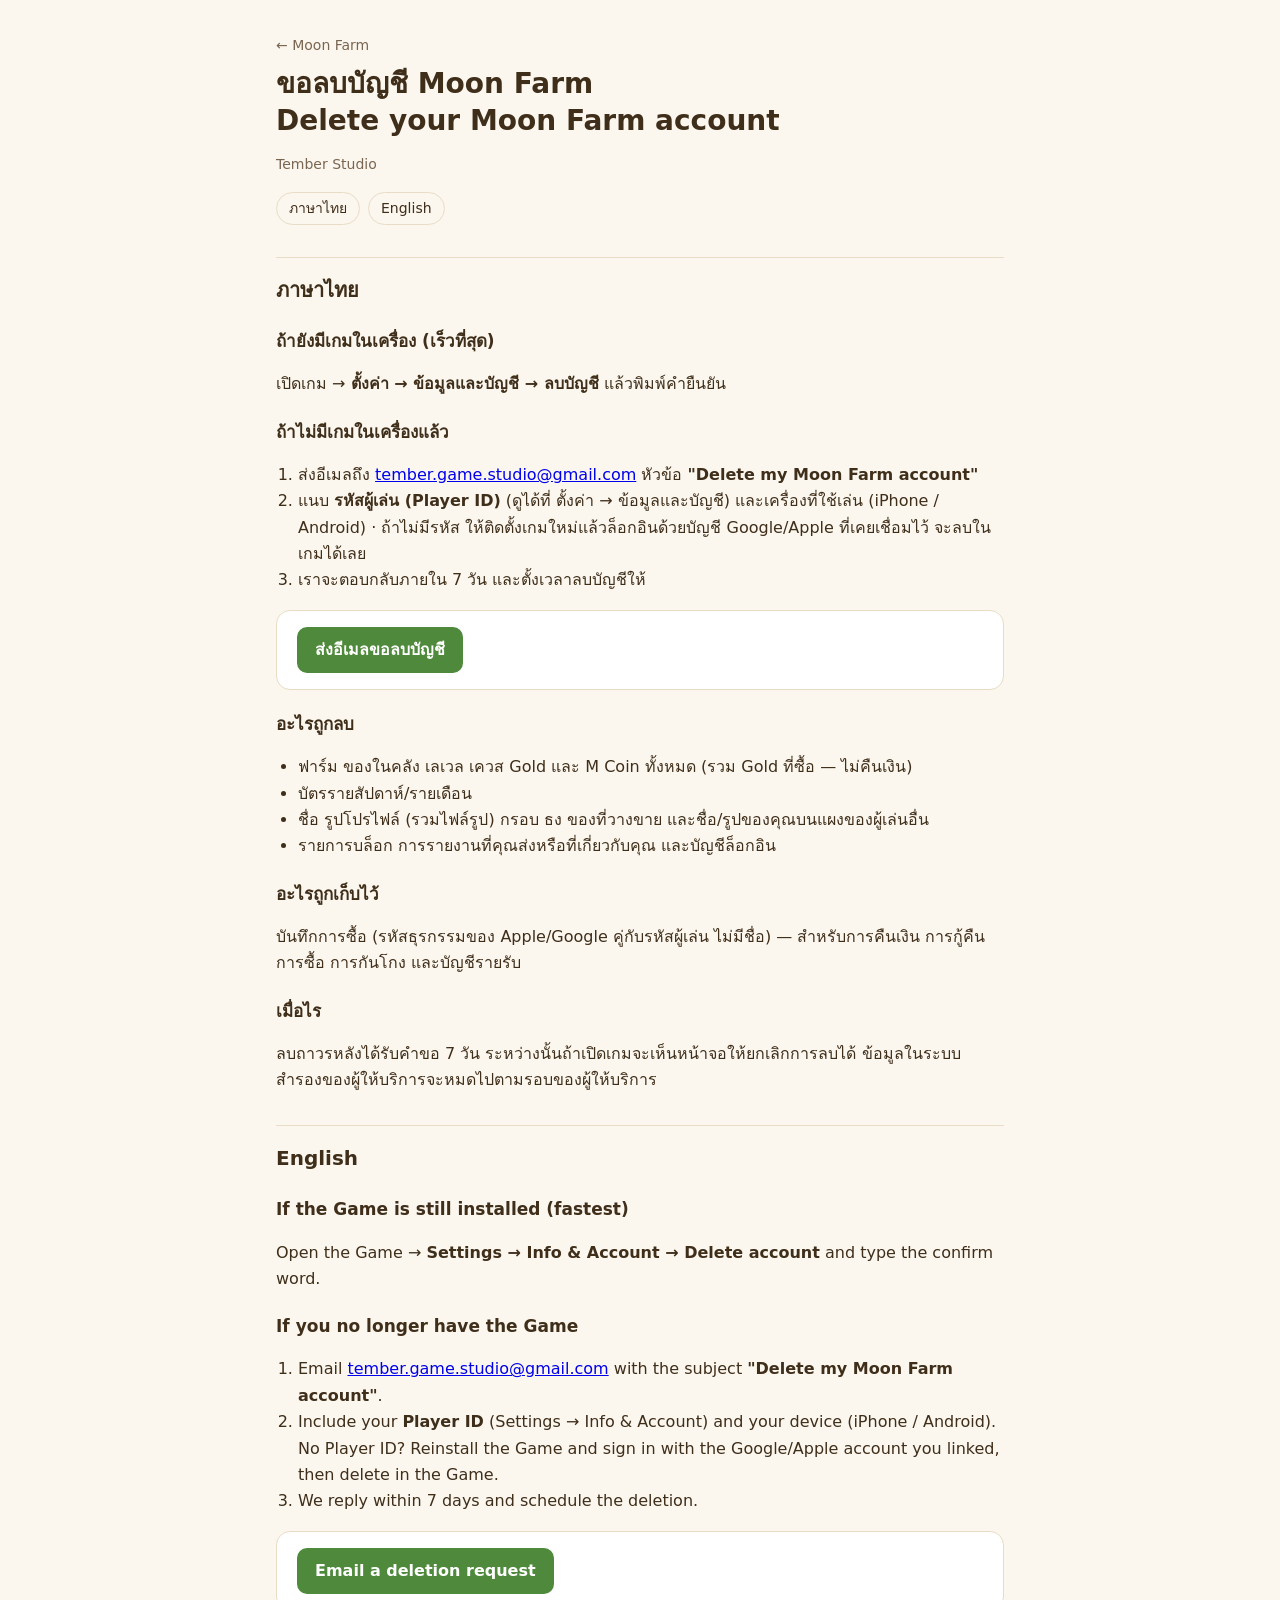
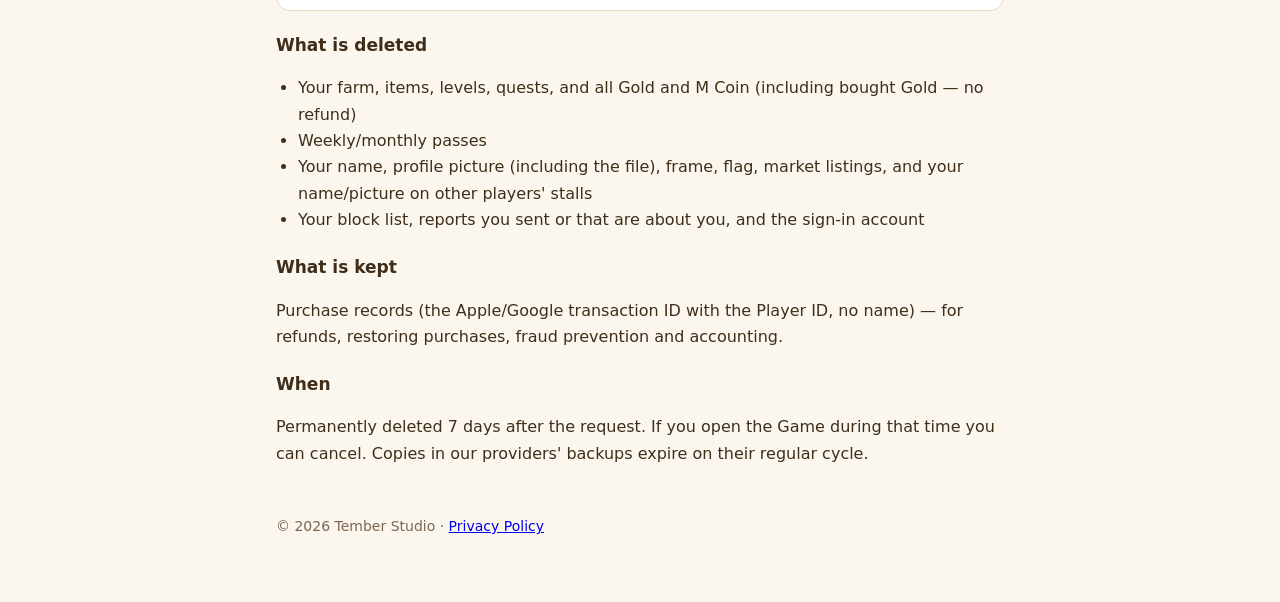
==== delete-account.html @ 1627f51d "Delete-account page: ask for Player ID, explain reinstall path Co-Authored-By: Claude Sonnet 5.5 <no" ====
<!doctype html>
<html lang="th">
<head>
<meta charset="utf-8"><meta name="viewport" content="width=device-width, initial-scale=1">
<title>Moon Farm — Delete your account</title>
<link rel="stylesheet" href="style.css">
</head>
<body><main>
<header>
  <a class="home" href="index.html">← Moon Farm</a>
  <h1>ขอลบบัญชี Moon Farm<br>Delete your Moon Farm account</h1>
  <p class="meta">Tember Studio</p>
  <div class="lang"><a href="#th">ภาษาไทย</a><a href="#en">English</a></div>
</header>

<section id="th">
<h2>ภาษาไทย</h2>
<h3>ถ้ายังมีเกมในเครื่อง (เร็วที่สุด)</h3>
<p>เปิดเกม → <b>ตั้งค่า → ข้อมูลและบัญชี → ลบบัญชี</b> แล้วพิมพ์คำยืนยัน</p>

<h3>ถ้าไม่มีเกมในเครื่องแล้ว</h3>
<ol>
<li>ส่งอีเมลถึง <a href="mailto:tember.game.studio@gmail.com?subject=Delete%20my%20Moon%20Farm%20account">tember.game.studio@gmail.com</a> หัวข้อ <b>"Delete my Moon Farm account"</b></li>
<li>แนบ <b>รหัสผู้เล่น (Player ID)</b> (ดูได้ที่ ตั้งค่า → ข้อมูลและบัญชี) และเครื่องที่ใช้เล่น (iPhone / Android) · ถ้าไม่มีรหัส ให้ติดตั้งเกมใหม่แล้วล็อกอินด้วยบัญชี Google/Apple ที่เคยเชื่อมไว้ จะลบในเกมได้เลย</li>
<li>เราจะตอบกลับภายใน 7 วัน และตั้งเวลาลบบัญชีให้</li>
</ol>
<p class="card"><a class="button" href="mailto:tember.game.studio@gmail.com?subject=Delete%20my%20Moon%20Farm%20account&amp;body=Player%20ID%3A%20%0ADevice%3A%20">ส่งอีเมลขอลบบัญชี</a></p>

<h3>อะไรถูกลบ</h3>
<ul>
<li>ฟาร์ม ของในคลัง เลเวล เควส Gold และ M Coin ทั้งหมด (รวม Gold ที่ซื้อ — ไม่คืนเงิน)</li>
<li>บัตรรายสัปดาห์/รายเดือน</li>
<li>ชื่อ รูปโปรไฟล์ (รวมไฟล์รูป) กรอบ ธง ของที่วางขาย และชื่อ/รูปของคุณบนแผงของผู้เล่นอื่น</li>
<li>รายการบล็อก การรายงานที่คุณส่งหรือที่เกี่ยวกับคุณ และบัญชีล็อกอิน</li>
</ul>
<h3>อะไรถูกเก็บไว้</h3>
<p>บันทึกการซื้อ (รหัสธุรกรรมของ Apple/Google คู่กับรหัสผู้เล่น ไม่มีชื่อ) — สำหรับการคืนเงิน การกู้คืนการซื้อ การกันโกง และบัญชีรายรับ</p>
<h3>เมื่อไร</h3>
<p>ลบถาวรหลังได้รับคำขอ 7 วัน ระหว่างนั้นถ้าเปิดเกมจะเห็นหน้าจอให้ยกเลิกการลบได้ ข้อมูลในระบบสำรองของผู้ให้บริการจะหมดไปตามรอบของผู้ให้บริการ</p>
</section>

<section id="en">
<h2>English</h2>
<h3>If the Game is still installed (fastest)</h3>
<p>Open the Game → <b>Settings → Info &amp; Account → Delete account</b> and type the confirm word.</p>

<h3>If you no longer have the Game</h3>
<ol>
<li>Email <a href="mailto:tember.game.studio@gmail.com?subject=Delete%20my%20Moon%20Farm%20account">tember.game.studio@gmail.com</a> with the subject <b>"Delete my Moon Farm account"</b>.</li>
<li>Include your <b>Player ID</b> (Settings → Info &amp; Account) and your device (iPhone / Android). No Player ID? Reinstall the Game and sign in with the Google/Apple account you linked, then delete in the Game.</li>
<li>We reply within 7 days and schedule the deletion.</li>
</ol>
<p class="card"><a class="button" href="mailto:tember.game.studio@gmail.com?subject=Delete%20my%20Moon%20Farm%20account&amp;body=Player%20ID%3A%20%0ADevice%3A%20">Email a deletion request</a></p>

<h3>What is deleted</h3>
<ul>
<li>Your farm, items, levels, quests, and all Gold and M Coin (including bought Gold — no refund)</li>
<li>Weekly/monthly passes</li>
<li>Your name, profile picture (including the file), frame, flag, market listings, and your name/picture on other players' stalls</li>
<li>Your block list, reports you sent or that are about you, and the sign-in account</li>
</ul>
<h3>What is kept</h3>
<p>Purchase records (the Apple/Google transaction ID with the Player ID, no name) — for refunds, restoring purchases, fraud prevention and accounting.</p>
<h3>When</h3>
<p>Permanently deleted 7 days after the request. If you open the Game during that time you can cancel. Copies in our providers' backups expire on their regular cycle.</p>
</section>

<footer>© 2026 Tember Studio · <a href="privacy.html">Privacy Policy</a></footer>
</main></body>
</html>
---- style.css ----
:root { --bg: #fbf7ee; --fg: #3f2e1a; --muted: #7a6650; --card: #ffffff; --line: #e8dcc6; --accent: #4f8a3c; --danger: #b3261e; }
@media (prefers-color-scheme: dark) { :root { --bg: #1d1913; --fg: #f1e7d6; --muted: #b9a88f; --card: #28221a; --line: #3d3428; --accent: #8cc46f; --danger: #f2a39b; } }
* { box-sizing: border-box; }
body { margin: 0; background: var(--bg); color: var(--fg); font: 16px/1.65 "Noto Sans Thai", "Noto Sans", system-ui, -apple-system, "Segoe UI", sans-serif; }
main { max-width: 760px; margin: 0 auto; padding: 32px 16px 64px; }
header { margin-bottom: 24px; }
header a.home { color: var(--muted); text-decoration: none; font-size: 14px; }
h1 { font-size: 28px; line-height: 1.3; margin: 8px 0 4px; }
h2 { font-size: 20px; margin: 32px 0 8px; padding-top: 16px; border-top: 1px solid var(--line); }
h3 { font-size: 17px; margin: 20px 0 4px; }
.meta { color: var(--muted); font-size: 14px; }
.lang { display: flex; gap: 8px; margin: 16px 0 8px; }
.lang a { padding: 4px 12px; border: 1px solid var(--line); border-radius: 999px; color: var(--fg); text-decoration: none; font-size: 14px; }
.card { background: var(--card); border: 1px solid var(--line); border-radius: 14px; padding: 16px 20px; margin: 16px 0; }
.links a { display: block; padding: 14px 18px; margin: 10px 0; background: var(--card); border: 1px solid var(--line); border-radius: 14px; color: var(--fg); text-decoration: none; font-weight: 600; }
.button { display: inline-block; padding: 10px 18px; border-radius: 10px; background: var(--accent); color: #fff; text-decoration: none; font-weight: 600; }
.warn { color: var(--danger); }
ul, ol { padding-left: 22px; }
table { width: 100%; border-collapse: collapse; font-size: 15px; }
th, td { text-align: left; vertical-align: top; padding: 8px 6px; border-bottom: 1px solid var(--line); }
code { background: var(--line); padding: 1px 6px; border-radius: 6px; }
footer { margin-top: 48px; color: var(--muted); font-size: 14px; }
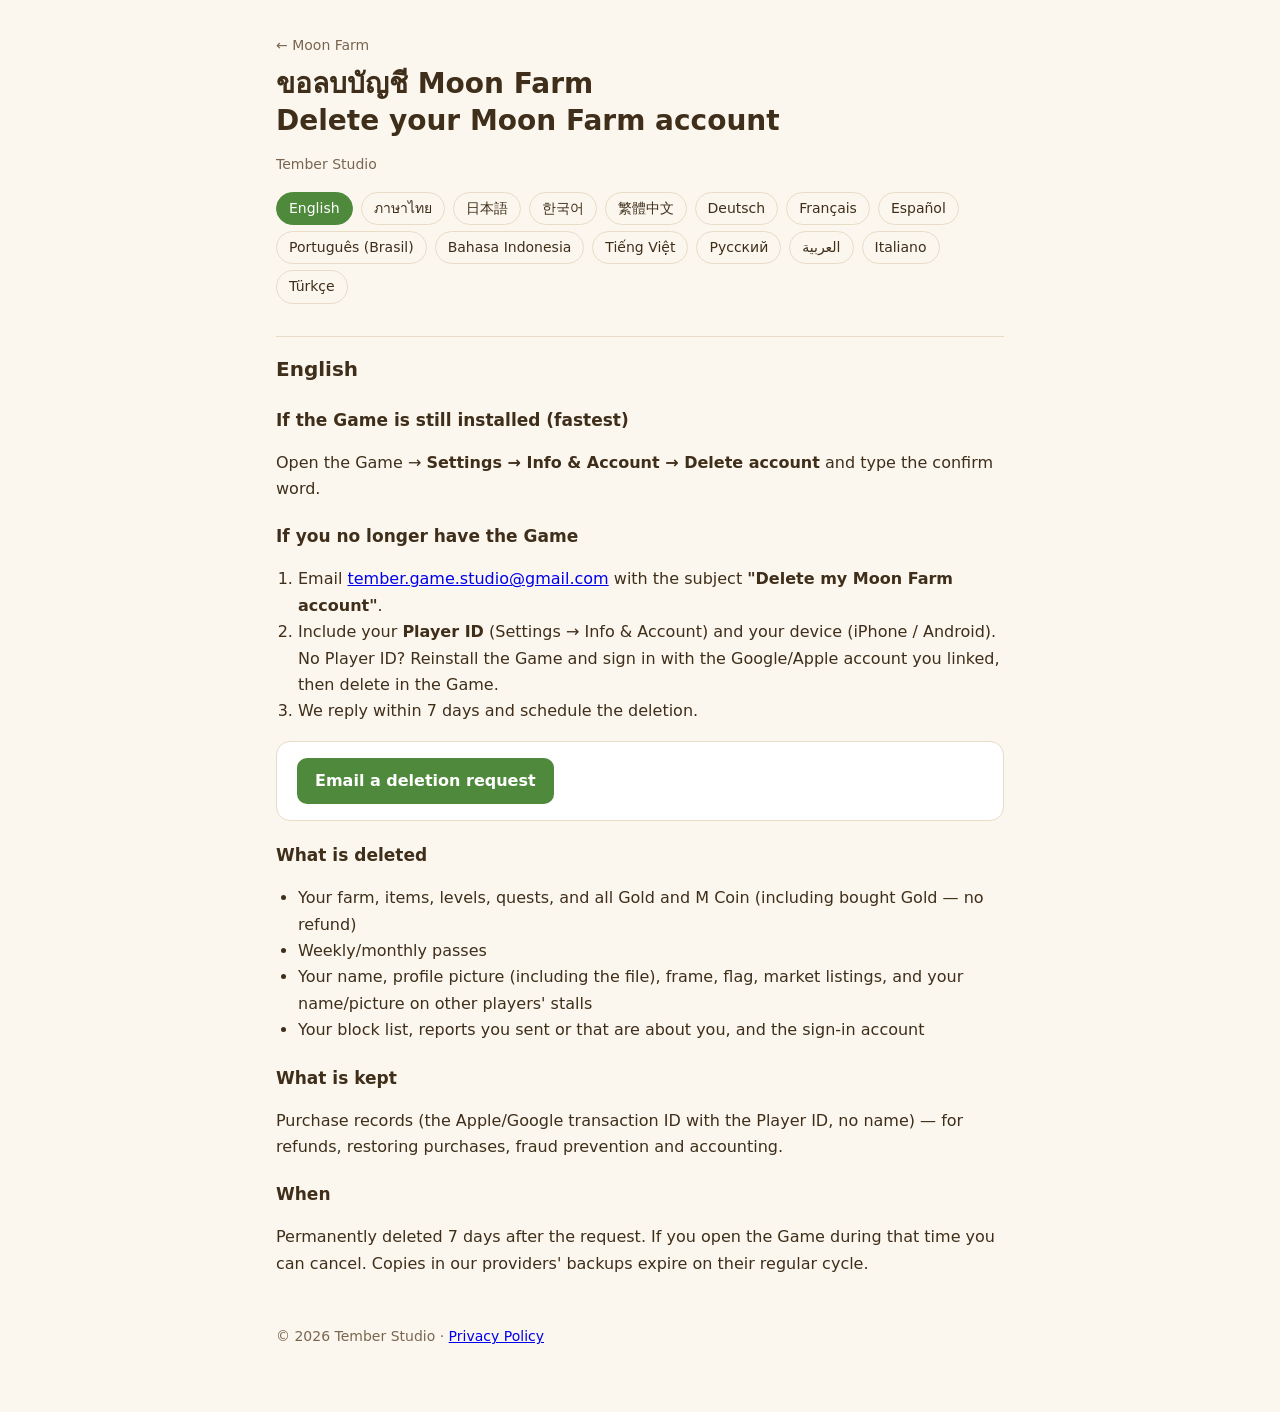
==== commit a5e464b4: "Website in all 15 game languages with a language switcher Adds Japanese, Korean, Traditional Chinese" ====
--- a/delete-account.html
+++ b/delete-account.html
@@ -10,7 +10,7 @@
   <a class="home" href="index.html">← Moon Farm</a>
   <h1>ขอลบบัญชี Moon Farm<br>Delete your Moon Farm account</h1>
   <p class="meta">Tember Studio</p>
-  <div class="lang"><a href="#th">ภาษาไทย</a><a href="#en">English</a></div>
+  <div class="lang" id="langbar"><a href="#en">English</a><a href="#th">ภาษาไทย</a><a href="#ja">日本語</a><a href="#ko">한국어</a><a href="#zh-Hant">繁體中文</a><a href="#de">Deutsch</a><a href="#fr">Français</a><a href="#es">Español</a><a href="#pt-BR">Português (Brasil)</a><a href="#id">Bahasa Indonesia</a><a href="#vi">Tiếng Việt</a><a href="#ru">Русский</a><a href="#ar">العربية</a><a href="#it">Italiano</a><a href="#tr">Türkçe</a></div>
 </header>
 
 <section id="th">
@@ -64,7 +64,345 @@
 <h3>When</h3>
 <p>Permanently deleted 7 days after the request. If you open the Game during that time you can cancel. Copies in our providers' backups expire on their regular cycle.</p>
 </section>
+<!-- i18n:start -->
+<section id="ja" lang="ja">
+<h2>Moon Farm アカウントの削除</h2>
+<h3>ゲームがまだ端末にある場合（最も早い方法）</h3>
+<p>ゲームを開き → <b>設定 → 情報とアカウント → アカウントを削除</b> の順に進み、確認の言葉を入力します。</p>
+<h3>ゲームがすでに端末にない場合</h3>
+<ol>
+<li>件名を <b>"Delete my Moon Farm account"</b> にして、<a href="mailto:tember.game.studio@gmail.com?subject=Delete%20my%20Moon%20Farm%20account">tember.game.studio@gmail.com</a> までメールをお送りください。</li>
+<li><b>プレイヤーID</b>（設定 → 情報とアカウント）と、お使いの端末（iPhone / Android）をご記入ください。プレイヤーIDがわからない場合は、ゲームを再インストールし、連携済みのGoogle/Appleアカウントでログインして、ゲーム内で削除してください。</li>
+<li>7日以内にご返信し、削除を予約します。</li>
+</ol>
+<p class="card"><a class="button" href="mailto:tember.game.studio@gmail.com?subject=Delete%20my%20Moon%20Farm%20account&amp;body=Player%20ID%3A%20%0ADevice%3A%20">削除リクエストのメールを送る</a></p>
+<h3>削除されるもの</h3>
+<ul>
+<li>農場、アイテム、レベル、クエスト、およびすべてのGoldとM Coin（購入したGoldを含みます — 返金はありません）</li>
+<li>週間／月間パス</li>
+<li>名前、プロフィール画像（ファイルを含む）、フレーム、国旗、マーケットの出品、および他のプレイヤーの屋台に表示されるあなたの名前・画像</li>
+<li>ブロックリスト、あなたが送信した、またはあなたに関する通報、およびログイン用アカウント</li>
+</ul>
+<h3>保持されるもの</h3>
+<p>購入記録（AppleまたはGoogleの取引IDとプレイヤーID。名前は含みません）— 返金、購入の復元、不正防止、会計のためです。</p>
+<h3>実施時期</h3>
+<p>リクエストから7日後に完全に削除されます。その間にゲームを開くとキャンセルできます。提供者のバックアップにあるコピーは、提供者の通常のサイクルで消去されます。</p>
+</section>
+<section id="ko" lang="ko">
+<h2>Moon Farm 계정 삭제</h2>
+<h3>게임이 아직 설치되어 있는 경우 (가장 빠름)</h3>
+<p>게임을 열고 → <b>설정 → 정보 및 계정 → 계정 삭제</b>로 이동한 뒤 확인 단어를 입력하세요.</p>
+<h3>게임이 더 이상 없는 경우</h3>
+<ol>
+<li>제목을 <b>"Delete my Moon Farm account"</b>로 하여 <a href="mailto:tember.game.studio@gmail.com?subject=Delete%20my%20Moon%20Farm%20account">tember.game.studio@gmail.com</a>으로 이메일을 보내 주세요.</li>
+<li><b>플레이어 ID</b>(설정 → 정보 및 계정)와 사용 기기(iPhone / Android)를 적어 주세요. 플레이어 ID를 모른다면 게임을 다시 설치하고 연동해 둔 Google/Apple 계정으로 로그인한 뒤 게임에서 삭제하세요.</li>
+<li>7일 이내에 답변드리고 삭제를 예약합니다.</li>
+</ol>
+<p class="card"><a class="button" href="mailto:tember.game.studio@gmail.com?subject=Delete%20my%20Moon%20Farm%20account&amp;body=Player%20ID%3A%20%0ADevice%3A%20">삭제 요청 이메일 보내기</a></p>
+<h3>삭제되는 항목</h3>
+<ul>
+<li>농장, 아이템, 레벨, 퀘스트, 모든 Gold와 M Coin (구매한 Gold 포함 — 환불 불가)</li>
+<li>주간/월간 패스</li>
+<li>이름, 프로필 사진(파일 포함), 프레임, 국기, 마켓 판매 등록, 다른 플레이어의 가판대에 표시되는 이름/사진</li>
+<li>차단 목록, 보낸 신고 또는 나에 대한 신고, 로그인 계정</li>
+</ul>
+<h3>보관되는 항목</h3>
+<p>구매 기록(Apple/Google 거래 ID와 플레이어 ID, 이름 없음) — 환불, 구매 복원, 사기 방지, 회계를 위한 것입니다.</p>
+<h3>삭제 시점</h3>
+<p>요청 후 7일 뒤에 영구 삭제됩니다. 그 사이 게임을 열면 취소할 수 있습니다. 업체 백업에 있는 사본은 업체의 정기 주기에 따라 사라집니다.</p>
+</section>
+<section id="zh-Hant" lang="zh-Hant">
+<h2>刪除您的 Moon Farm 帳號</h2>
+<h3>若遊戲仍安裝在裝置上（最快）</h3>
+<p>開啟遊戲 → <b>設定 → 資訊與帳號 → 刪除帳號</b>，並輸入確認字詞。</p>
+<h3>若您的裝置上已沒有遊戲</h3>
+<ol>
+<li>寄電子郵件至 <a href="mailto:tember.game.studio@gmail.com?subject=Delete%20my%20Moon%20Farm%20account">tember.game.studio@gmail.com</a>，主旨寫 <b>"Delete my Moon Farm account"</b>。</li>
+<li>請附上您的<b>玩家 ID</b>（設定 → 資訊與帳號）及您的裝置（iPhone / Android）。沒有玩家 ID？請重新安裝遊戲，並以您先前綁定的 Google/Apple 帳號登入，然後在遊戲中刪除。</li>
+<li>我們會在 7 天內回覆並排定刪除。</li>
+</ol>
+<p class="card"><a class="button" href="mailto:tember.game.studio@gmail.com?subject=Delete%20my%20Moon%20Farm%20account&amp;body=Player%20ID%3A%20%0ADevice%3A%20">寄出刪除請求郵件</a></p>
+<h3>會被刪除的內容</h3>
+<ul>
+<li>您的農場、物品、等級、任務，以及所有 Gold 與 M Coin（包含已購買的 Gold — 不予退款）</li>
+<li>週／月通行證</li>
+<li>您的名稱、個人檔案圖片（包含檔案本身）、頭像框、國旗、市場上架商品，以及顯示在其他玩家攤位上的您的名稱／圖片</li>
+<li>您的封鎖名單、您送出或與您相關的檢舉，以及登入帳號</li>
+</ul>
+<h3>會被保留的內容</h3>
+<p>購買紀錄（Apple/Google 交易 ID 與玩家 ID，不含姓名）— 用於退款、恢復購買、防止詐欺與會計。</p>
+<h3>時間</h3>
+<p>在提出請求 7 天後永久刪除。在此期間開啟遊戲即可取消。供應商備份中的副本會依其定期週期到期清除。</p>
+</section>
+<section id="de" lang="de">
+<h2>Ihr Moon-Farm-Konto löschen</h2>
+<h3>Wenn das Spiel noch installiert ist (am schnellsten)</h3>
+<p>Öffnen Sie das Spiel → <b>Einstellungen → Info &amp; Konto → Konto löschen</b> und geben Sie das Bestätigungswort ein.</p>
+<h3>Wenn Sie das Spiel nicht mehr haben</h3>
+<ol>
+<li>Senden Sie eine E-Mail an <a href="mailto:tember.game.studio@gmail.com?subject=Delete%20my%20Moon%20Farm%20account">tember.game.studio@gmail.com</a> mit dem Betreff <b>"Delete my Moon Farm account"</b>.</li>
+<li>Geben Sie Ihre <b>Spieler-ID</b> (Einstellungen → Info &amp; Konto) und Ihr Gerät (iPhone / Android) an. Keine Spieler-ID? Installieren Sie das Spiel neu, melden Sie sich mit dem verknüpften Google-/Apple-Konto an und löschen Sie im Spiel.</li>
+<li>Wir antworten innerhalb von 7 Tagen und planen die Löschung ein.</li>
+</ol>
+<p class="card"><a class="button" href="mailto:tember.game.studio@gmail.com?subject=Delete%20my%20Moon%20Farm%20account&amp;body=Player%20ID%3A%20%0ADevice%3A%20">Löschanfrage per E-Mail senden</a></p>
+<h3>Was gelöscht wird</h3>
+<ul>
+<li>Ihre Farm, Gegenstände, Level, Quests sowie alles Gold und alle M Coin (einschließlich gekauftem Gold — keine Rückerstattung)</li>
+<li>Wochen-/Monatspässe</li>
+<li>Ihr Name, Profilbild (einschließlich der Datei), Rahmen, Flagge, Marktangebote sowie Ihr Name/Bild an den Ständen anderer Spieler</li>
+<li>Ihre Blockierliste, von Ihnen gesendete oder Sie betreffende Meldungen und das Anmeldekonto</li>
+</ul>
+<h3>Was aufbewahrt wird</h3>
+<p>Kaufbelege (die Apple-/Google-Transaktions-ID mit der Spieler-ID, ohne Namen) — für Rückerstattungen, die Wiederherstellung von Käufen, Betrugsprävention und Buchhaltung.</p>
+<h3>Wann</h3>
+<p>Endgültig gelöscht 7 Tage nach der Anfrage. Wenn Sie in dieser Zeit das Spiel öffnen, können Sie abbrechen. Kopien in den Backups unserer Dienstleister laufen nach deren regulärem Zyklus ab.</p>
+</section>
+<section id="fr" lang="fr">
+<h2>Supprimer votre compte Moon Farm</h2>
+<h3>Si le Jeu est toujours installé (le plus rapide)</h3>
+<p>Ouvrez le Jeu → <b>Paramètres → Infos &amp; compte → Supprimer le compte</b> et saisissez le mot de confirmation.</p>
+<h3>Si vous n'avez plus le Jeu</h3>
+<ol>
+<li>Écrivez à <a href="mailto:tember.game.studio@gmail.com?subject=Delete%20my%20Moon%20Farm%20account">tember.game.studio@gmail.com</a> avec l'objet <b>"Delete my Moon Farm account"</b>.</li>
+<li>Indiquez votre <b>identifiant de joueur</b> (Paramètres → Infos &amp; compte) et votre appareil (iPhone / Android). Pas d'identifiant de joueur ? Réinstallez le Jeu, connectez-vous avec le compte Google/Apple que vous aviez associé, puis supprimez depuis le Jeu.</li>
+<li>Nous répondons sous 7 jours et planifions la suppression.</li>
+</ol>
+<p class="card"><a class="button" href="mailto:tember.game.studio@gmail.com?subject=Delete%20my%20Moon%20Farm%20account&amp;body=Player%20ID%3A%20%0ADevice%3A%20">Envoyer une demande de suppression par e-mail</a></p>
+<h3>Ce qui est supprimé</h3>
+<ul>
+<li>Votre ferme, vos objets, niveaux, quêtes, ainsi que tout votre Gold et vos M Coin (y compris le Gold acheté — sans remboursement)</li>
+<li>Les pass hebdomadaires/mensuels</li>
+<li>Votre nom, votre photo de profil (y compris le fichier), votre cadre, votre drapeau, vos annonces du marché, ainsi que votre nom/image sur les étals des autres joueurs</li>
+<li>Votre liste de joueurs bloqués, les signalements que vous avez envoyés ou qui vous concernent, et le compte de connexion</li>
+</ul>
+<h3>Ce qui est conservé</h3>
+<p>Les justificatifs d'achat (l'identifiant de transaction Apple/Google avec l'identifiant de joueur, sans nom) — pour les remboursements, la restauration des achats, la prévention de la fraude et la comptabilité.</p>
+<h3>Quand</h3>
+<p>Suppression définitive 7 jours après la demande. Si vous ouvrez le Jeu pendant ce délai, vous pouvez annuler. Les copies présentes dans les sauvegardes de nos prestataires expirent selon leur cycle habituel.</p>
+</section>
+<section id="es" lang="es">
+<h2>Eliminar tu cuenta de Moon Farm</h2>
+<h3>Si el Juego sigue instalado (lo más rápido)</h3>
+<p>Abre el Juego → <b>Ajustes → Info y cuenta → Eliminar cuenta</b> y escribe la palabra de confirmación.</p>
+<h3>Si ya no tienes el Juego</h3>
+<ol>
+<li>Envía un correo a <a href="mailto:tember.game.studio@gmail.com?subject=Delete%20my%20Moon%20Farm%20account">tember.game.studio@gmail.com</a> con el asunto <b>"Delete my Moon Farm account"</b>.</li>
+<li>Incluye tu <b>ID de jugador</b> (Ajustes → Info y cuenta) y tu dispositivo (iPhone / Android). ¿No tienes el ID de jugador? Vuelve a instalar el Juego, inicia sesión con la cuenta de Google/Apple que vinculaste y elimina desde el Juego.</li>
+<li>Respondemos en un plazo de 7 días y programamos la eliminación.</li>
+</ol>
+<p class="card"><a class="button" href="mailto:tember.game.studio@gmail.com?subject=Delete%20my%20Moon%20Farm%20account&amp;body=Player%20ID%3A%20%0ADevice%3A%20">Enviar solicitud de eliminación por correo</a></p>
+<h3>Qué se elimina</h3>
+<ul>
+<li>Tu granja, objetos, niveles, misiones y todo el Gold y los M Coin (incluido el Gold comprado — sin reembolso)</li>
+<li>Pases semanales/mensuales</li>
+<li>Tu nombre, foto de perfil (incluido el archivo), marco, bandera, anuncios del mercado, y tu nombre/imagen en los puestos de otros jugadores</li>
+<li>Tu lista de bloqueados, las denuncias que enviaste o que te afectan, y la cuenta de inicio de sesión</li>
+</ul>
+<h3>Qué se conserva</h3>
+<p>Registros de compra (el ID de transacción de Apple/Google con el ID de jugador, sin nombre) — para reembolsos, restauración de compras, prevención del fraude y contabilidad.</p>
+<h3>Cuándo</h3>
+<p>Se elimina de forma permanente 7 días después de la solicitud. Si abres el Juego durante ese tiempo, puedes cancelar. Las copias en las copias de seguridad de nuestros proveedores caducan según su ciclo habitual.</p>
+</section>
+<section id="pt-BR" lang="pt-BR">
+<h2>Excluir sua conta do Moon Farm</h2>
+<h3>Se o Jogo ainda está instalado (mais rápido)</h3>
+<p>Abra o Jogo → <b>Configurações → Info e conta → Excluir conta</b> e digite a palavra de confirmação.</p>
+<h3>Se você não tem mais o Jogo</h3>
+<ol>
+<li>Envie um e-mail para <a href="mailto:tember.game.studio@gmail.com?subject=Delete%20my%20Moon%20Farm%20account">tember.game.studio@gmail.com</a> com o assunto <b>"Delete my Moon Farm account"</b>.</li>
+<li>Informe seu <b>ID de jogador</b> (Configurações → Info e conta) e seu dispositivo (iPhone / Android). Sem o ID de jogador? Reinstale o Jogo, entre com a conta Google/Apple que você vinculou e exclua pelo Jogo.</li>
+<li>Respondemos em até 7 dias e agendamos a exclusão.</li>
+</ol>
+<p class="card"><a class="button" href="mailto:tember.game.studio@gmail.com?subject=Delete%20my%20Moon%20Farm%20account&amp;body=Player%20ID%3A%20%0ADevice%3A%20">Enviar pedido de exclusão por e-mail</a></p>
+<h3>O que é excluído</h3>
+<ul>
+<li>Sua fazenda, itens, níveis, missões e todo o Gold e M Coin (incluindo Gold comprado — sem reembolso)</li>
+<li>Passes semanais/mensais</li>
+<li>Seu nome, foto de perfil (incluindo o arquivo), moldura, bandeira, anúncios no mercado e seu nome/imagem nas bancas de outros jogadores</li>
+<li>Sua lista de bloqueados, as denúncias que você enviou ou que são sobre você, e a conta de login</li>
+</ul>
+<h3>O que é mantido</h3>
+<p>Registros de compra (o ID de transação da Apple/Google com o ID do jogador, sem nome) — para reembolsos, restauração de compras, prevenção de fraudes e contabilidade.</p>
+<h3>Quando</h3>
+<p>Excluída permanentemente 7 dias após a solicitação. Se você abrir o Jogo nesse período, poderá cancelar. As cópias nos backups dos nossos prestadores expiram conforme o ciclo regular deles.</p>
+</section>
+<section id="id" lang="id">
+<h2>Hapus akun Moon Farm Anda</h2>
+<h3>Jika Game masih terpasang (paling cepat)</h3>
+<p>Buka Game → <b>Pengaturan → Info &amp; Akun → Hapus akun</b> lalu ketik kata konfirmasi.</p>
+<h3>Jika Anda tidak lagi memiliki Game</h3>
+<ol>
+<li>Kirim email ke <a href="mailto:tember.game.studio@gmail.com?subject=Delete%20my%20Moon%20Farm%20account">tember.game.studio@gmail.com</a> dengan subjek <b>"Delete my Moon Farm account"</b>.</li>
+<li>Sertakan <b>ID Pemain</b> Anda (Pengaturan → Info &amp; Akun) dan perangkat Anda (iPhone / Android). Tidak punya ID Pemain? Pasang ulang Game, masuk dengan akun Google/Apple yang pernah Anda tautkan, lalu hapus dari dalam Game.</li>
+<li>Kami membalas dalam 7 hari dan menjadwalkan penghapusan.</li>
+</ol>
+<p class="card"><a class="button" href="mailto:tember.game.studio@gmail.com?subject=Delete%20my%20Moon%20Farm%20account&amp;body=Player%20ID%3A%20%0ADevice%3A%20">Kirim email permintaan penghapusan</a></p>
+<h3>Yang dihapus</h3>
+<ul>
+<li>Pertanian, item, level, misi Anda, serta semua Gold dan M Coin (termasuk Gold yang dibeli — tanpa pengembalian dana)</li>
+<li>Pass mingguan/bulanan</li>
+<li>Nama, foto profil (termasuk filenya), bingkai, bendera, daftar jualan di pasar, serta nama/gambar Anda di lapak pemain lain</li>
+<li>Daftar blokir Anda, laporan yang Anda kirim atau yang menyangkut Anda, dan akun masuk</li>
+</ul>
+<h3>Yang disimpan</h3>
+<p>Catatan pembelian (ID transaksi Apple/Google dengan ID Pemain, tanpa nama) — untuk pengembalian dana, pemulihan pembelian, pencegahan penipuan, dan pembukuan.</p>
+<h3>Kapan</h3>
+<p>Dihapus permanen 7 hari setelah permintaan. Jika Anda membuka Game selama waktu itu, Anda dapat membatalkan. Salinan di cadangan penyedia kami kedaluwarsa menurut siklus rutin mereka.</p>
+</section>
+<section id="vi" lang="vi">
+<h2>Xóa tài khoản Moon Farm của bạn</h2>
+<h3>Nếu Trò chơi vẫn còn trên thiết bị (nhanh nhất)</h3>
+<p>Mở Trò chơi → <b>Cài đặt → Thông tin &amp; Tài khoản → Xóa tài khoản</b> rồi nhập từ xác nhận.</p>
+<h3>Nếu bạn không còn Trò chơi</h3>
+<ol>
+<li>Gửi email tới <a href="mailto:tember.game.studio@gmail.com?subject=Delete%20my%20Moon%20Farm%20account">tember.game.studio@gmail.com</a> với tiêu đề <b>"Delete my Moon Farm account"</b>.</li>
+<li>Kèm <b>ID người chơi</b> của bạn (Cài đặt → Thông tin &amp; Tài khoản) và thiết bị (iPhone / Android). Không có ID người chơi? Hãy cài lại Trò chơi, đăng nhập bằng tài khoản Google/Apple bạn đã liên kết rồi xóa trong Trò chơi.</li>
+<li>Chúng tôi phản hồi trong vòng 7 ngày và lên lịch xóa.</li>
+</ol>
+<p class="card"><a class="button" href="mailto:tember.game.studio@gmail.com?subject=Delete%20my%20Moon%20Farm%20account&amp;body=Player%20ID%3A%20%0ADevice%3A%20">Gửi email yêu cầu xóa</a></p>
+<h3>Những gì bị xóa</h3>
+<ul>
+<li>Nông trại, vật phẩm, cấp độ, nhiệm vụ của bạn và toàn bộ Gold cùng M Coin (kể cả Gold đã mua — không hoàn tiền)</li>
+<li>Thẻ tuần/tháng</li>
+<li>Tên, ảnh hồ sơ (kể cả tệp ảnh), khung, quốc kỳ, tin đăng bán trên chợ, cùng tên/ảnh của bạn trên quầy của người chơi khác</li>
+<li>Danh sách chặn, các báo cáo bạn đã gửi hoặc liên quan đến bạn, và tài khoản đăng nhập</li>
+</ul>
+<h3>Những gì được giữ lại</h3>
+<p>Hồ sơ mua hàng (mã giao dịch Apple/Google kèm ID người chơi, không có tên) — để hoàn tiền, khôi phục giao dịch mua, ngăn gian lận và kế toán.</p>
+<h3>Khi nào</h3>
+<p>Xóa vĩnh viễn sau 7 ngày kể từ khi yêu cầu. Nếu bạn mở Trò chơi trong thời gian đó, bạn có thể hủy. Các bản sao trong bản sao lưu của nhà cung cấp sẽ hết hạn theo chu kỳ thông thường của họ.</p>
+</section>
+<section id="ru" lang="ru">
+<h2>Удаление вашего аккаунта Moon Farm</h2>
+<h3>Если Игра всё ещё установлена (быстрее всего)</h3>
+<p>Откройте Игру → <b>Настройки → Информация и аккаунт → Удалить аккаунт</b> и введите слово подтверждения.</p>
+<h3>Если Игры у вас больше нет</h3>
+<ol>
+<li>Напишите на <a href="mailto:tember.game.studio@gmail.com?subject=Delete%20my%20Moon%20Farm%20account">tember.game.studio@gmail.com</a> с темой письма <b>"Delete my Moon Farm account"</b>.</li>
+<li>Укажите ваш <b>ID игрока</b> (Настройки → Информация и аккаунт) и устройство (iPhone / Android). Нет ID игрока? Переустановите Игру, войдите в привязанный аккаунт Google/Apple и удалите аккаунт в Игре.</li>
+<li>Мы ответим в течение 7 дней и запланируем удаление.</li>
+</ol>
+<p class="card"><a class="button" href="mailto:tember.game.studio@gmail.com?subject=Delete%20my%20Moon%20Farm%20account&amp;body=Player%20ID%3A%20%0ADevice%3A%20">Отправить письмо с запросом на удаление</a></p>
+<h3>Что удаляется</h3>
+<ul>
+<li>Ваша ферма, предметы, уровни, задания, а также весь Gold и M Coin (включая купленный Gold — без возврата средств)</li>
+<li>Недельные/месячные пропуска</li>
+<li>Ваше имя, фото профиля (включая файл), рамка, флаг, объявления на рынке, а также ваше имя/изображение на прилавках других игроков</li>
+<li>Ваш список заблокированных, жалобы, отправленные вами или касающиеся вас, и аккаунт для входа</li>
+</ul>
+<h3>Что сохраняется</h3>
+<p>Записи о покупках (ID транзакции Apple/Google вместе с ID игрока, без имени) — для возвратов, восстановления покупок, предотвращения мошенничества и бухгалтерского учёта.</p>
+<h3>Когда</h3>
+<p>Окончательно удаляется через 7 дней после запроса. Если вы откроете Игру в этот период, удаление можно отменить. Копии в резервных хранилищах наших поставщиков удаляются по их обычному циклу.</p>
+</section>
+<section id="ar" lang="ar" dir="rtl">
+<h2>حذف حسابك في Moon Farm</h2>
+<h3>إذا كانت اللعبة لا تزال مثبّتة (الأسرع)</h3>
+<p>افتح اللعبة ← <b>الإعدادات ← المعلومات والحساب ← حذف الحساب</b> ثم اكتب كلمة التأكيد.</p>
+<h3>إذا لم تعد لديك اللعبة</h3>
+<ol>
+<li>أرسل رسالة إلى <a href="mailto:tember.game.studio@gmail.com?subject=Delete%20my%20Moon%20Farm%20account">tember.game.studio@gmail.com</a> بعنوان <b>"Delete my Moon Farm account"</b>.</li>
+<li>أرفق <b>معرّف اللاعب</b> الخاص بك (الإعدادات ← المعلومات والحساب) وجهازك (iPhone / Android). ليس لديك معرّف اللاعب؟ أعد تثبيت اللعبة وسجّل الدخول بحساب Google/Apple الذي ربطته، ثم احذف الحساب من داخل اللعبة.</li>
+<li>نرد خلال 7 أيام ونحدد موعدًا للحذف.</li>
+</ol>
+<p class="card"><a class="button" href="mailto:tember.game.studio@gmail.com?subject=Delete%20my%20Moon%20Farm%20account&amp;body=Player%20ID%3A%20%0ADevice%3A%20">أرسل طلب الحذف بالبريد الإلكتروني</a></p>
+<h3>ما الذي يُحذف</h3>
+<ul>
+<li>مزرعتك وعناصرك ومستوياتك ومهامك، وكل Gold وM Coin (بما في ذلك Gold المشترى — بدون استرداد)</li>
+<li>التصاريح الأسبوعية/الشهرية</li>
+<li>اسمك وصورة ملفك الشخصي (بما في ذلك الملف نفسه) وإطارك وعلمك وعروضك في السوق واسمك/صورتك في أكشاك اللاعبين الآخرين</li>
+<li>قائمة الحظر الخاصة بك، والبلاغات التي أرسلتها أو التي تخصك، وحساب تسجيل الدخول</li>
+</ul>
+<h3>ما الذي يُحتفظ به</h3>
+<p>سجلات الشراء (معرّف معاملة Apple/Google مع معرّف اللاعب، دون اسم) — لأغراض الاستردادات واستعادة المشتريات ومنع الاحتيال والمحاسبة.</p>
+<h3>متى</h3>
+<p>يُحذف نهائيًا بعد 7 أيام من الطلب. وإذا فتحت اللعبة خلال هذه المدة يمكنك الإلغاء. وتنتهي النسخ الموجودة في النسخ الاحتياطية لدى مزودينا وفق دورتهم المعتادة.</p>
+</section>
+<section id="it" lang="it">
+<h2>Elimina il tuo account Moon Farm</h2>
+<h3>Se il Gioco è ancora installato (il modo più rapido)</h3>
+<p>Apri il Gioco → <b>Impostazioni → Info e account → Elimina account</b> e digita la parola di conferma.</p>
+<h3>Se non hai più il Gioco</h3>
+<ol>
+<li>Scrivi a <a href="mailto:tember.game.studio@gmail.com?subject=Delete%20my%20Moon%20Farm%20account">tember.game.studio@gmail.com</a> con l'oggetto <b>"Delete my Moon Farm account"</b>.</li>
+<li>Indica il tuo <b>ID giocatore</b> (Impostazioni → Info e account) e il tuo dispositivo (iPhone / Android). Non hai l'ID giocatore? Reinstalla il Gioco, accedi con l'account Google/Apple che avevi collegato ed elimina dal Gioco.</li>
+<li>Rispondiamo entro 7 giorni e programmiamo l'eliminazione.</li>
+</ol>
+<p class="card"><a class="button" href="mailto:tember.game.studio@gmail.com?subject=Delete%20my%20Moon%20Farm%20account&amp;body=Player%20ID%3A%20%0ADevice%3A%20">Invia una richiesta di eliminazione via email</a></p>
+<h3>Cosa viene eliminato</h3>
+<ul>
+<li>La tua fattoria, gli oggetti, i livelli, le missioni e tutto il Gold e gli M Coin (incluso il Gold acquistato — nessun rimborso)</li>
+<li>Pass settimanali/mensili</li>
+<li>Il tuo nome, l'immagine del profilo (incluso il file), la cornice, la bandiera, le inserzioni del mercato e il tuo nome/immagine sulle bancarelle di altri giocatori</li>
+<li>La tua lista di blocco, le segnalazioni che hai inviato o che ti riguardano e l'account di accesso</li>
+</ul>
+<h3>Cosa viene conservato</h3>
+<p>Registri degli acquisti (l'ID transazione Apple/Google con l'ID giocatore, senza nome) — per rimborsi, ripristino degli acquisti, prevenzione delle frodi e contabilità.</p>
+<h3>Quando</h3>
+<p>Eliminato definitivamente 7 giorni dopo la richiesta. Se apri il Gioco in questo periodo puoi annullare. Le copie nei backup dei nostri fornitori scadono secondo il loro ciclo regolare.</p>
+</section>
+<section id="tr" lang="tr">
+<h2>Moon Farm hesabınızı silin</h2>
+<h3>Oyun hâlâ yüklüyse (en hızlısı)</h3>
+<p>Oyunu açın → <b>Ayarlar → Bilgi ve Hesap → Hesabı sil</b> ve onay kelimesini yazın.</p>
+<h3>Oyun artık sizde yoksa</h3>
+<ol>
+<li>Konusu <b>"Delete my Moon Farm account"</b> olan bir e-postayı <a href="mailto:tember.game.studio@gmail.com?subject=Delete%20my%20Moon%20Farm%20account">tember.game.studio@gmail.com</a> adresine gönderin.</li>
+<li><b>Oyuncu Kimliğinizi</b> (Ayarlar → Bilgi ve Hesap) ve cihazınızı (iPhone / Android) yazın. Oyuncu Kimliğiniz yok mu? Oyunu yeniden yükleyin, bağladığınız Google/Apple hesabıyla oturum açın ve Oyun içinden silin.</li>
+<li>7 gün içinde yanıt verir ve silme işlemini planlarız.</li>
+</ol>
+<p class="card"><a class="button" href="mailto:tember.game.studio@gmail.com?subject=Delete%20my%20Moon%20Farm%20account&amp;body=Player%20ID%3A%20%0ADevice%3A%20">Silme talebi e-postası gönder</a></p>
+<h3>Neler silinir</h3>
+<ul>
+<li>Çiftliğiniz, eşyalarınız, seviyeleriniz, görevleriniz ve tüm Gold ile M Coin (satın alınan Gold dahil — iade yok)</li>
+<li>Haftalık/aylık geçişler</li>
+<li>Adınız, profil resminiz (dosyası dahil), çerçeveniz, bayrağınız, pazar ilanlarınız ve diğer oyuncuların tezgâhlarındaki adınız/resminiz</li>
+<li>Engelleme listeniz, gönderdiğiniz veya sizinle ilgili şikâyetler ve oturum açma hesabı</li>
+</ul>
+<h3>Neler saklanır</h3>
+<p>Satın alma kayıtları (Apple/Google işlem kimliği ile Oyuncu Kimliği, ad yok) — iadeler, satın alımları geri yükleme, sahtekârlığı önleme ve muhasebe için.</p>
+<h3>Ne zaman</h3>
+<p>Talepten 7 gün sonra kalıcı olarak silinir. Bu sürede Oyunu açarsanız iptal edebilirsiniz. Sağlayıcılarımızın yedeklerindeki kopyalar kendi düzenli döngülerine göre sona erer.</p>
+</section>
+<!-- /i18n:end -->
 
 <footer>© 2026 Tember Studio · <a href="privacy.html">Privacy Policy</a></footer>
+<!-- i18n:script -->
+<script>
+(function () {
+  var bar = document.getElementById('langbar'); if (!bar) return;
+  var secs = [].slice.call(document.querySelectorAll('main > section[id]'));
+  var ids = secs.map(function (s) { return s.id; });
+  var map = { en: 'en', th: 'th', ja: 'ja', ko: 'ko', de: 'de', fr: 'fr', es: 'es', pt: 'pt-BR', id: 'id', vi: 'vi', ru: 'ru', ar: 'ar', it: 'it', tr: 'tr' };
+  function pick() {
+    var h = decodeURIComponent(location.hash.slice(1)); if (ids.indexOf(h) > -1) return h;
+    try { var s = localStorage.getItem('mf-lang'); if (ids.indexOf(s) > -1) return s; } catch (e) {}
+    var n = navigator.languages || [navigator.language || 'en'];
+    for (var i = 0; i < n.length; i++) {
+      var l = String(n[i]).toLowerCase();
+      if (l.indexOf('zh') === 0) { if (/tw|hk|mo|hant/.test(l)) return 'zh-Hant'; continue; }
+      var p = l.split('-')[0]; if (map[p] && ids.indexOf(map[p]) > -1) return map[p];
+    }
+    return 'en';
+  }
+  function show(id, save) {
+    secs.forEach(function (s) { s.hidden = s.id !== id; });
+    [].forEach.call(bar.querySelectorAll('a'), function (a) {
+      var on = a.getAttribute('href') === '#' + id; a.classList.toggle('on', on);
+      if (on) a.setAttribute('aria-current', 'true'); else a.removeAttribute('aria-current');
+    });
+    var s = document.getElementById(id); document.documentElement.lang = s.getAttribute('lang') || id;
+    if (save) { try { localStorage.setItem('mf-lang', id); } catch (e) {} }
+  }
+  bar.addEventListener('click', function (e) {
+    var a = e.target.closest('a'); if (!a) return; e.preventDefault();
+    var id = a.getAttribute('href').slice(1); show(id, true);
+    try { history.replaceState(null, '', '#' + id); } catch (x) { location.hash = id; }
+  });
+  window.addEventListener('hashchange', function () { var h = decodeURIComponent(location.hash.slice(1)); if (ids.indexOf(h) > -1) show(h, true); });
+  show(pick(), false);
+})();
+</script>
+<!-- /i18n:script -->
 </main></body>
 </html>
--- a/style.css
+++ b/style.css
@@ -1,7 +1,7 @@
 :root { --bg: #fbf7ee; --fg: #3f2e1a; --muted: #7a6650; --card: #ffffff; --line: #e8dcc6; --accent: #4f8a3c; --danger: #b3261e; }
 @media (prefers-color-scheme: dark) { :root { --bg: #1d1913; --fg: #f1e7d6; --muted: #b9a88f; --card: #28221a; --line: #3d3428; --accent: #8cc46f; --danger: #f2a39b; } }
 * { box-sizing: border-box; }
-body { margin: 0; background: var(--bg); color: var(--fg); font: 16px/1.65 "Noto Sans Thai", "Noto Sans", system-ui, -apple-system, "Segoe UI", sans-serif; }
+body { margin: 0; background: var(--bg); color: var(--fg); font: 16px/1.65 "Noto Sans Thai", "Noto Sans", system-ui, "Hiragino Sans", "PingFang TC", "Apple SD Gothic Neo", "Microsoft JhengHei", "Geeza Pro", "Noto Sans Arabic", -apple-system, "Segoe UI", sans-serif; }
 main { max-width: 760px; margin: 0 auto; padding: 32px 16px 64px; }
 header { margin-bottom: 24px; }
 header a.home { color: var(--muted); text-decoration: none; font-size: 14px; }
@@ -9,14 +9,17 @@
 h2 { font-size: 20px; margin: 32px 0 8px; padding-top: 16px; border-top: 1px solid var(--line); }
 h3 { font-size: 17px; margin: 20px 0 4px; }
 .meta { color: var(--muted); font-size: 14px; }
-.lang { display: flex; gap: 8px; margin: 16px 0 8px; }
+.lang { display: flex; flex-wrap: wrap; gap: 6px 8px; margin: 16px 0 8px; }
 .lang a { padding: 4px 12px; border: 1px solid var(--line); border-radius: 999px; color: var(--fg); text-decoration: none; font-size: 14px; }
+.lang a.on { background: var(--accent); border-color: var(--accent); color: #fff; }
+.note { background: var(--card); border: 1px solid var(--line); border-inline-start: 4px solid var(--accent); border-radius: 10px; padding: 10px 14px; color: var(--muted); font-size: 14px; }
+[dir="rtl"] { text-align: right; }
 .card { background: var(--card); border: 1px solid var(--line); border-radius: 14px; padding: 16px 20px; margin: 16px 0; }
 .links a { display: block; padding: 14px 18px; margin: 10px 0; background: var(--card); border: 1px solid var(--line); border-radius: 14px; color: var(--fg); text-decoration: none; font-weight: 600; }
 .button { display: inline-block; padding: 10px 18px; border-radius: 10px; background: var(--accent); color: #fff; text-decoration: none; font-weight: 600; }
 .warn { color: var(--danger); }
-ul, ol { padding-left: 22px; }
+ul, ol { padding-left: 0; padding-inline-start: 22px; }
 table { width: 100%; border-collapse: collapse; font-size: 15px; }
-th, td { text-align: left; vertical-align: top; padding: 8px 6px; border-bottom: 1px solid var(--line); }
+th, td { text-align: start; vertical-align: top; padding: 8px 6px; border-bottom: 1px solid var(--line); }
 code { background: var(--line); padding: 1px 6px; border-radius: 6px; }
 footer { margin-top: 48px; color: var(--muted); font-size: 14px; }
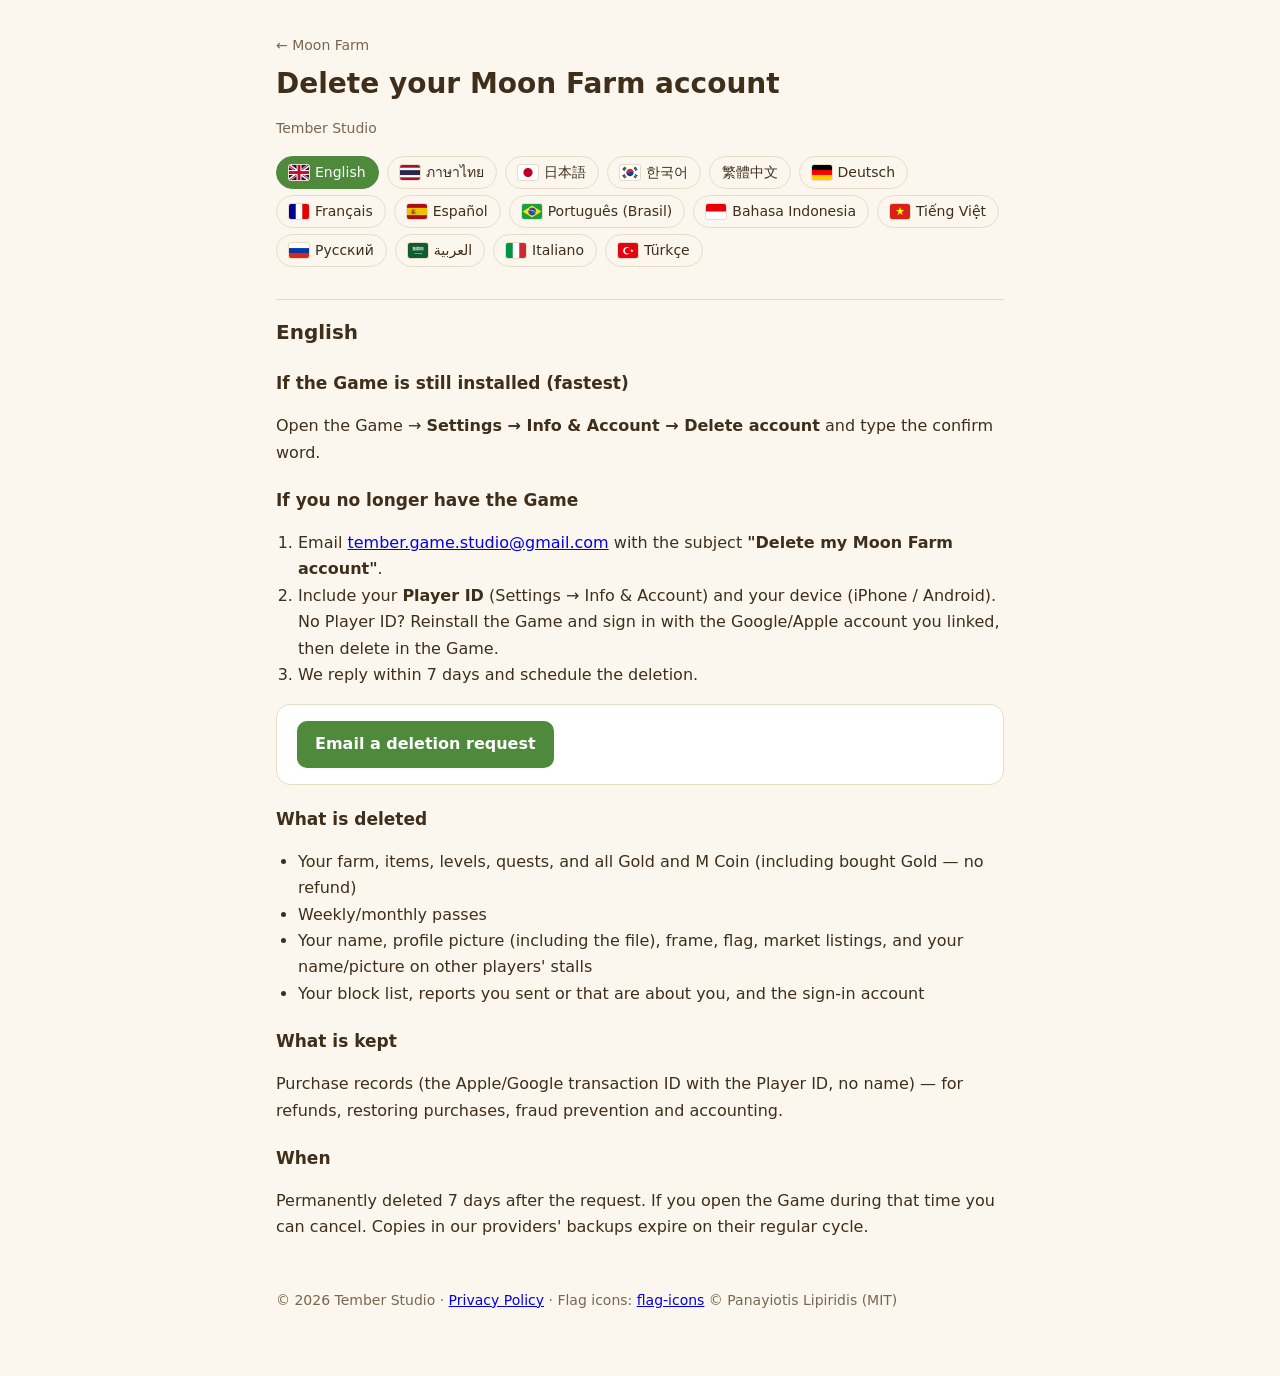
==== commit cee63c80: "Website: English by default, flag icons on language buttons English-only page headers, English secti" ====
--- a/delete-account.html
+++ b/delete-account.html
@@ -1,5 +1,5 @@
 <!doctype html>
-<html lang="th">
+<html lang="en">
 <head>
 <meta charset="utf-8"><meta name="viewport" content="width=device-width, initial-scale=1">
 <title>Moon Farm — Delete your account</title>
@@ -8,10 +8,36 @@
 <body><main>
 <header>
   <a class="home" href="index.html">← Moon Farm</a>
-  <h1>ขอลบบัญชี Moon Farm<br>Delete your Moon Farm account</h1>
+  <h1>Delete your Moon Farm account</h1>
   <p class="meta">Tember Studio</p>
-  <div class="lang" id="langbar"><a href="#en">English</a><a href="#th">ภาษาไทย</a><a href="#ja">日本語</a><a href="#ko">한국어</a><a href="#zh-Hant">繁體中文</a><a href="#de">Deutsch</a><a href="#fr">Français</a><a href="#es">Español</a><a href="#pt-BR">Português (Brasil)</a><a href="#id">Bahasa Indonesia</a><a href="#vi">Tiếng Việt</a><a href="#ru">Русский</a><a href="#ar">العربية</a><a href="#it">Italiano</a><a href="#tr">Türkçe</a></div>
+  <div class="lang" id="langbar"><a href="#en" lang="en"><img src="flags/gb.png" alt="" width="20" height="15">English</a><a href="#th" lang="th"><img src="flags/th.png" alt="" width="20" height="15">ภาษาไทย</a><a href="#ja" lang="ja"><img src="flags/jp.png" alt="" width="20" height="15">日本語</a><a href="#ko" lang="ko"><img src="flags/kr.png" alt="" width="20" height="15">한국어</a><a href="#zh-Hant" lang="zh-Hant">繁體中文</a><a href="#de" lang="de"><img src="flags/de.png" alt="" width="20" height="15">Deutsch</a><a href="#fr" lang="fr"><img src="flags/fr.png" alt="" width="20" height="15">Français</a><a href="#es" lang="es"><img src="flags/es.png" alt="" width="20" height="15">Español</a><a href="#pt-BR" lang="pt-BR"><img src="flags/br.png" alt="" width="20" height="15">Português (Brasil)</a><a href="#id" lang="id"><img src="flags/id.png" alt="" width="20" height="15">Bahasa Indonesia</a><a href="#vi" lang="vi"><img src="flags/vn.png" alt="" width="20" height="15">Tiếng Việt</a><a href="#ru" lang="ru"><img src="flags/ru.png" alt="" width="20" height="15">Русский</a><a href="#ar" lang="ar"><img src="flags/sa.png" alt="" width="20" height="15">العربية</a><a href="#it" lang="it"><img src="flags/it.png" alt="" width="20" height="15">Italiano</a><a href="#tr" lang="tr"><img src="flags/tr.png" alt="" width="20" height="15">Türkçe</a></div>
 </header>
+
+<section id="en">
+<h2>English</h2>
+<h3>If the Game is still installed (fastest)</h3>
+<p>Open the Game → <b>Settings → Info &amp; Account → Delete account</b> and type the confirm word.</p>
+
+<h3>If you no longer have the Game</h3>
+<ol>
+<li>Email <a href="mailto:tember.game.studio@gmail.com?subject=Delete%20my%20Moon%20Farm%20account">tember.game.studio@gmail.com</a> with the subject <b>"Delete my Moon Farm account"</b>.</li>
+<li>Include your <b>Player ID</b> (Settings → Info &amp; Account) and your device (iPhone / Android). No Player ID? Reinstall the Game and sign in with the Google/Apple account you linked, then delete in the Game.</li>
+<li>We reply within 7 days and schedule the deletion.</li>
+</ol>
+<p class="card"><a class="button" href="mailto:tember.game.studio@gmail.com?subject=Delete%20my%20Moon%20Farm%20account&amp;body=Player%20ID%3A%20%0ADevice%3A%20">Email a deletion request</a></p>
+
+<h3>What is deleted</h3>
+<ul>
+<li>Your farm, items, levels, quests, and all Gold and M Coin (including bought Gold — no refund)</li>
+<li>Weekly/monthly passes</li>
+<li>Your name, profile picture (including the file), frame, flag, market listings, and your name/picture on other players' stalls</li>
+<li>Your block list, reports you sent or that are about you, and the sign-in account</li>
+</ul>
+<h3>What is kept</h3>
+<p>Purchase records (the Apple/Google transaction ID with the Player ID, no name) — for refunds, restoring purchases, fraud prevention and accounting.</p>
+<h3>When</h3>
+<p>Permanently deleted 7 days after the request. If you open the Game during that time you can cancel. Copies in our providers' backups expire on their regular cycle.</p>
+</section>
 
 <section id="th">
 <h2>ภาษาไทย</h2>
@@ -37,32 +63,6 @@
 <p>บันทึกการซื้อ (รหัสธุรกรรมของ Apple/Google คู่กับรหัสผู้เล่น ไม่มีชื่อ) — สำหรับการคืนเงิน การกู้คืนการซื้อ การกันโกง และบัญชีรายรับ</p>
 <h3>เมื่อไร</h3>
 <p>ลบถาวรหลังได้รับคำขอ 7 วัน ระหว่างนั้นถ้าเปิดเกมจะเห็นหน้าจอให้ยกเลิกการลบได้ ข้อมูลในระบบสำรองของผู้ให้บริการจะหมดไปตามรอบของผู้ให้บริการ</p>
-</section>
-
-<section id="en">
-<h2>English</h2>
-<h3>If the Game is still installed (fastest)</h3>
-<p>Open the Game → <b>Settings → Info &amp; Account → Delete account</b> and type the confirm word.</p>
-
-<h3>If you no longer have the Game</h3>
-<ol>
-<li>Email <a href="mailto:tember.game.studio@gmail.com?subject=Delete%20my%20Moon%20Farm%20account">tember.game.studio@gmail.com</a> with the subject <b>"Delete my Moon Farm account"</b>.</li>
-<li>Include your <b>Player ID</b> (Settings → Info &amp; Account) and your device (iPhone / Android). No Player ID? Reinstall the Game and sign in with the Google/Apple account you linked, then delete in the Game.</li>
-<li>We reply within 7 days and schedule the deletion.</li>
-</ol>
-<p class="card"><a class="button" href="mailto:tember.game.studio@gmail.com?subject=Delete%20my%20Moon%20Farm%20account&amp;body=Player%20ID%3A%20%0ADevice%3A%20">Email a deletion request</a></p>
-
-<h3>What is deleted</h3>
-<ul>
-<li>Your farm, items, levels, quests, and all Gold and M Coin (including bought Gold — no refund)</li>
-<li>Weekly/monthly passes</li>
-<li>Your name, profile picture (including the file), frame, flag, market listings, and your name/picture on other players' stalls</li>
-<li>Your block list, reports you sent or that are about you, and the sign-in account</li>
-</ul>
-<h3>What is kept</h3>
-<p>Purchase records (the Apple/Google transaction ID with the Player ID, no name) — for refunds, restoring purchases, fraud prevention and accounting.</p>
-<h3>When</h3>
-<p>Permanently deleted 7 days after the request. If you open the Game during that time you can cancel. Copies in our providers' backups expire on their regular cycle.</p>
 </section>
 <!-- i18n:start -->
 <section id="ja" lang="ja">
@@ -366,41 +366,31 @@
 </section>
 <!-- /i18n:end -->
 
-<footer>© 2026 Tember Studio · <a href="privacy.html">Privacy Policy</a></footer>
+<footer>© 2026 Tember Studio · <a href="privacy.html">Privacy Policy</a> · Flag icons: <a href="https://github.com/lipis/flag-icons">flag-icons</a> © Panayiotis Lipiridis (MIT)</footer>
 <!-- i18n:script -->
 <script>
 (function () {
   var bar = document.getElementById('langbar'); if (!bar) return;
   var secs = [].slice.call(document.querySelectorAll('main > section[id]'));
   var ids = secs.map(function (s) { return s.id; });
-  var map = { en: 'en', th: 'th', ja: 'ja', ko: 'ko', de: 'de', fr: 'fr', es: 'es', pt: 'pt-BR', id: 'id', vi: 'vi', ru: 'ru', ar: 'ar', it: 'it', tr: 'tr' };
   function pick() {
-    var h = decodeURIComponent(location.hash.slice(1)); if (ids.indexOf(h) > -1) return h;
-    try { var s = localStorage.getItem('mf-lang'); if (ids.indexOf(s) > -1) return s; } catch (e) {}
-    var n = navigator.languages || [navigator.language || 'en'];
-    for (var i = 0; i < n.length; i++) {
-      var l = String(n[i]).toLowerCase();
-      if (l.indexOf('zh') === 0) { if (/tw|hk|mo|hant/.test(l)) return 'zh-Hant'; continue; }
-      var p = l.split('-')[0]; if (map[p] && ids.indexOf(map[p]) > -1) return map[p];
-    }
-    return 'en';
+    var h = decodeURIComponent(location.hash.slice(1)); return ids.indexOf(h) > -1 ? h : 'en';
   }
-  function show(id, save) {
+  function show(id) {
     secs.forEach(function (s) { s.hidden = s.id !== id; });
     [].forEach.call(bar.querySelectorAll('a'), function (a) {
       var on = a.getAttribute('href') === '#' + id; a.classList.toggle('on', on);
       if (on) a.setAttribute('aria-current', 'true'); else a.removeAttribute('aria-current');
     });
     var s = document.getElementById(id); document.documentElement.lang = s.getAttribute('lang') || id;
-    if (save) { try { localStorage.setItem('mf-lang', id); } catch (e) {} }
   }
   bar.addEventListener('click', function (e) {
     var a = e.target.closest('a'); if (!a) return; e.preventDefault();
-    var id = a.getAttribute('href').slice(1); show(id, true);
+    var id = a.getAttribute('href').slice(1); show(id);
     try { history.replaceState(null, '', '#' + id); } catch (x) { location.hash = id; }
   });
-  window.addEventListener('hashchange', function () { var h = decodeURIComponent(location.hash.slice(1)); if (ids.indexOf(h) > -1) show(h, true); });
-  show(pick(), false);
+  window.addEventListener('hashchange', function () { var h = decodeURIComponent(location.hash.slice(1)); if (ids.indexOf(h) > -1) show(h); });
+  show(pick());
 })();
 </script>
 <!-- /i18n:script -->
--- a/style.css
+++ b/style.css
@@ -10,7 +10,8 @@
 h3 { font-size: 17px; margin: 20px 0 4px; }
 .meta { color: var(--muted); font-size: 14px; }
 .lang { display: flex; flex-wrap: wrap; gap: 6px 8px; margin: 16px 0 8px; }
-.lang a { padding: 4px 12px; border: 1px solid var(--line); border-radius: 999px; color: var(--fg); text-decoration: none; font-size: 14px; }
+.lang a { display: inline-flex; align-items: center; gap: 6px; padding: 4px 12px; border: 1px solid var(--line); border-radius: 999px; color: var(--fg); text-decoration: none; font-size: 14px; }
+.lang img { display: block; width: 20px; height: 15px; border-radius: 2px; box-shadow: 0 0 0 1px var(--line); }
 .lang a.on { background: var(--accent); border-color: var(--accent); color: #fff; }
 .note { background: var(--card); border: 1px solid var(--line); border-inline-start: 4px solid var(--accent); border-radius: 10px; padding: 10px 14px; color: var(--muted); font-size: 14px; }
 [dir="rtl"] { text-align: right; }
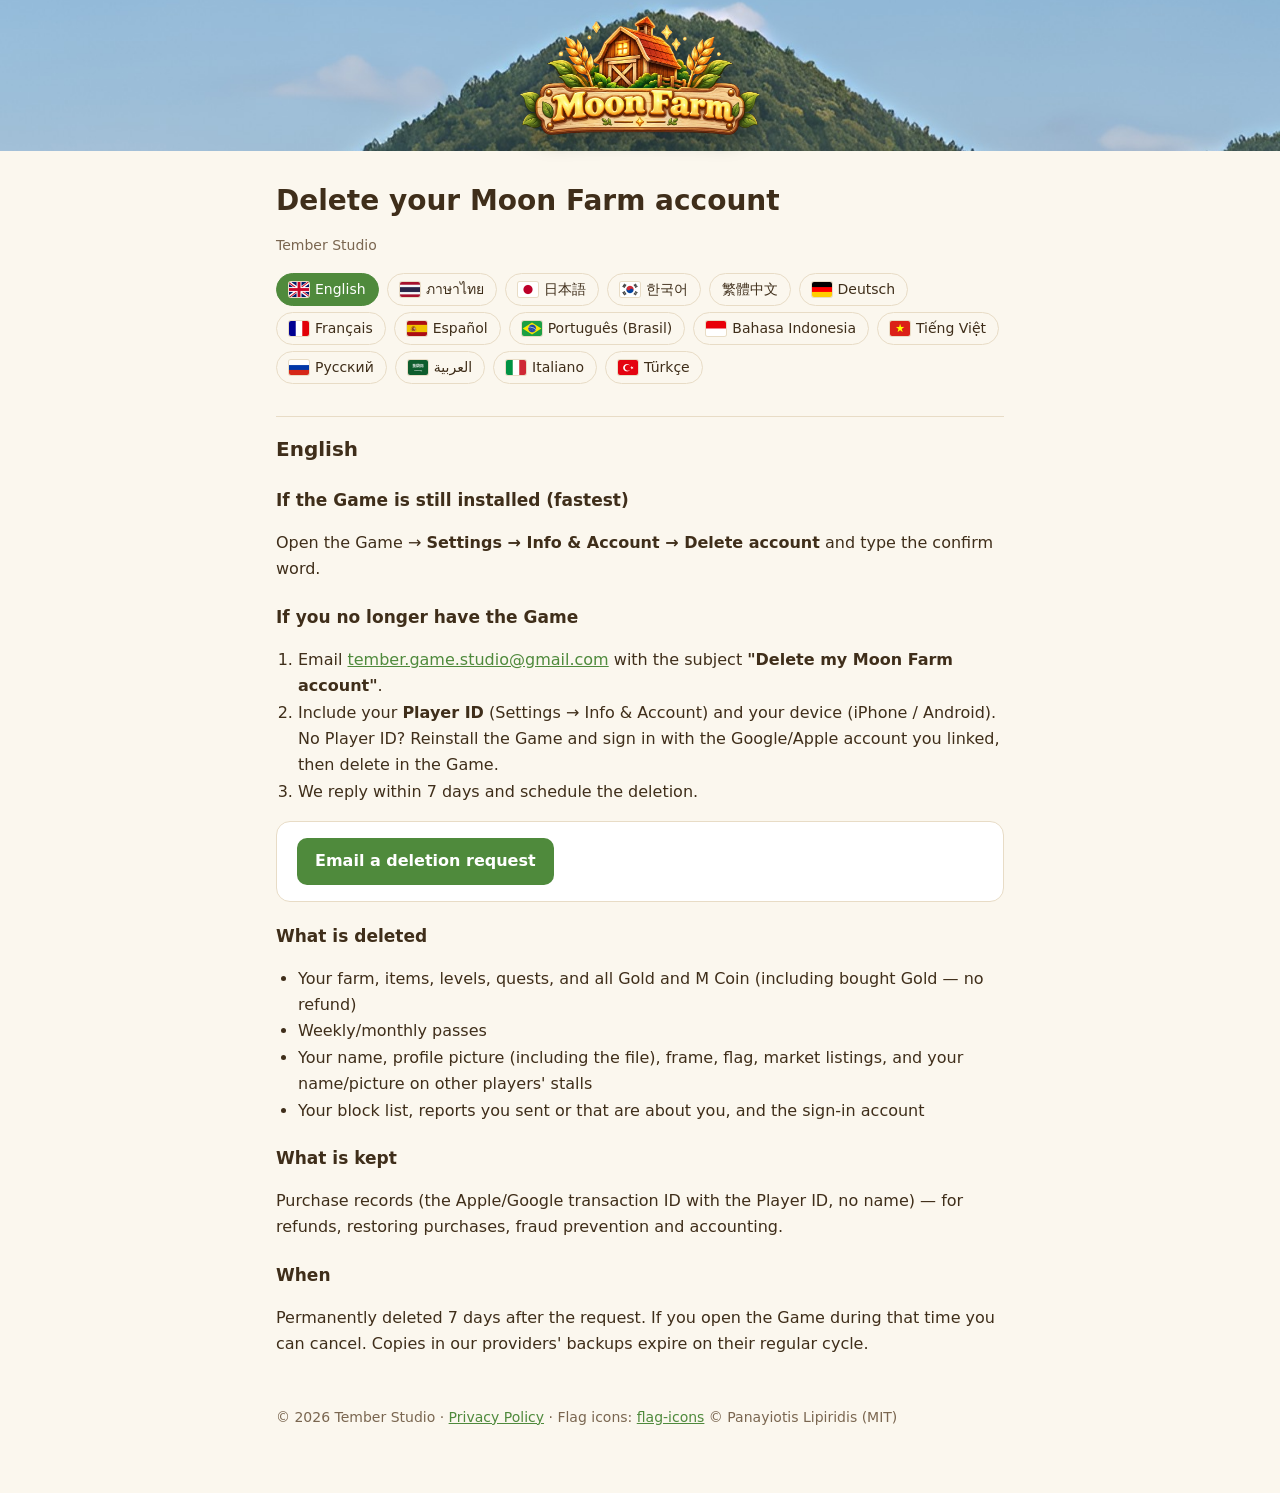
==== commit a969ed91: "Website: game logo and loading-screen wallpaper banner Every page opens with the loading-screen wall" ====
--- a/delete-account.html
+++ b/delete-account.html
@@ -5,9 +5,10 @@
 <title>Moon Farm — Delete your account</title>
 <link rel="stylesheet" href="style.css">
 </head>
-<body><main>
+<body>
+<div class="hero"><a href="index.html" aria-label="Moon Farm — home"><img src="img/logo.webp" alt="Moon Farm" width="880" height="437"></a></div>
+<main>
 <header>
-  <a class="home" href="index.html">← Moon Farm</a>
   <h1>Delete your Moon Farm account</h1>
   <p class="meta">Tember Studio</p>
   <div class="lang" id="langbar"><a href="#en" lang="en"><img src="flags/gb.png" alt="" width="20" height="15">English</a><a href="#th" lang="th"><img src="flags/th.png" alt="" width="20" height="15">ภาษาไทย</a><a href="#ja" lang="ja"><img src="flags/jp.png" alt="" width="20" height="15">日本語</a><a href="#ko" lang="ko"><img src="flags/kr.png" alt="" width="20" height="15">한국어</a><a href="#zh-Hant" lang="zh-Hant">繁體中文</a><a href="#de" lang="de"><img src="flags/de.png" alt="" width="20" height="15">Deutsch</a><a href="#fr" lang="fr"><img src="flags/fr.png" alt="" width="20" height="15">Français</a><a href="#es" lang="es"><img src="flags/es.png" alt="" width="20" height="15">Español</a><a href="#pt-BR" lang="pt-BR"><img src="flags/br.png" alt="" width="20" height="15">Português (Brasil)</a><a href="#id" lang="id"><img src="flags/id.png" alt="" width="20" height="15">Bahasa Indonesia</a><a href="#vi" lang="vi"><img src="flags/vn.png" alt="" width="20" height="15">Tiếng Việt</a><a href="#ru" lang="ru"><img src="flags/ru.png" alt="" width="20" height="15">Русский</a><a href="#ar" lang="ar"><img src="flags/sa.png" alt="" width="20" height="15">العربية</a><a href="#it" lang="it"><img src="flags/it.png" alt="" width="20" height="15">Italiano</a><a href="#tr" lang="tr"><img src="flags/tr.png" alt="" width="20" height="15">Türkçe</a></div>
--- a/style.css
+++ b/style.css
@@ -1,8 +1,9 @@
 :root { --bg: #fbf7ee; --fg: #3f2e1a; --muted: #7a6650; --card: #ffffff; --line: #e8dcc6; --accent: #4f8a3c; --danger: #b3261e; }
 @media (prefers-color-scheme: dark) { :root { --bg: #1d1913; --fg: #f1e7d6; --muted: #b9a88f; --card: #28221a; --line: #3d3428; --accent: #8cc46f; --danger: #f2a39b; } }
 * { box-sizing: border-box; }
+a { color: var(--accent); }
 body { margin: 0; background: var(--bg); color: var(--fg); font: 16px/1.65 "Noto Sans Thai", "Noto Sans", system-ui, "Hiragino Sans", "PingFang TC", "Apple SD Gothic Neo", "Microsoft JhengHei", "Geeza Pro", "Noto Sans Arabic", -apple-system, "Segoe UI", sans-serif; }
-main { max-width: 760px; margin: 0 auto; padding: 32px 16px 64px; }
+main { max-width: 760px; margin: 0 auto; padding: 24px 16px 64px; }
 header { margin-bottom: 24px; }
 header a.home { color: var(--muted); text-decoration: none; font-size: 14px; }
 h1 { font-size: 28px; line-height: 1.3; margin: 8px 0 4px; }
@@ -24,3 +25,12 @@
 th, td { text-align: start; vertical-align: top; padding: 8px 6px; border-bottom: 1px solid var(--line); }
 code { background: var(--line); padding: 1px 6px; border-radius: 6px; }
 footer { margin-top: 48px; color: var(--muted); font-size: 14px; }
+
+/* Game loading-screen wallpaper + logo banner (2026-10-07) */
+.hero { display: flex; align-items: center; justify-content: center; min-height: 150px; padding: 16px;
+  background: #7fb6e0 url(img/bg.jpg) center 70% / cover no-repeat; }
+.hero a, .hero h1 { display: block; margin: 0; line-height: 0; }
+.hero img { display: block; width: min(240px, 62vw); height: auto; filter: drop-shadow(0 6px 10px rgba(0, 0, 0, .28)); }
+.hero.tall { min-height: 300px; }
+.hero.tall img { width: min(460px, 84vw); }
+@media (max-width: 480px) { .hero { min-height: 120px; } .hero.tall { min-height: 220px; } }
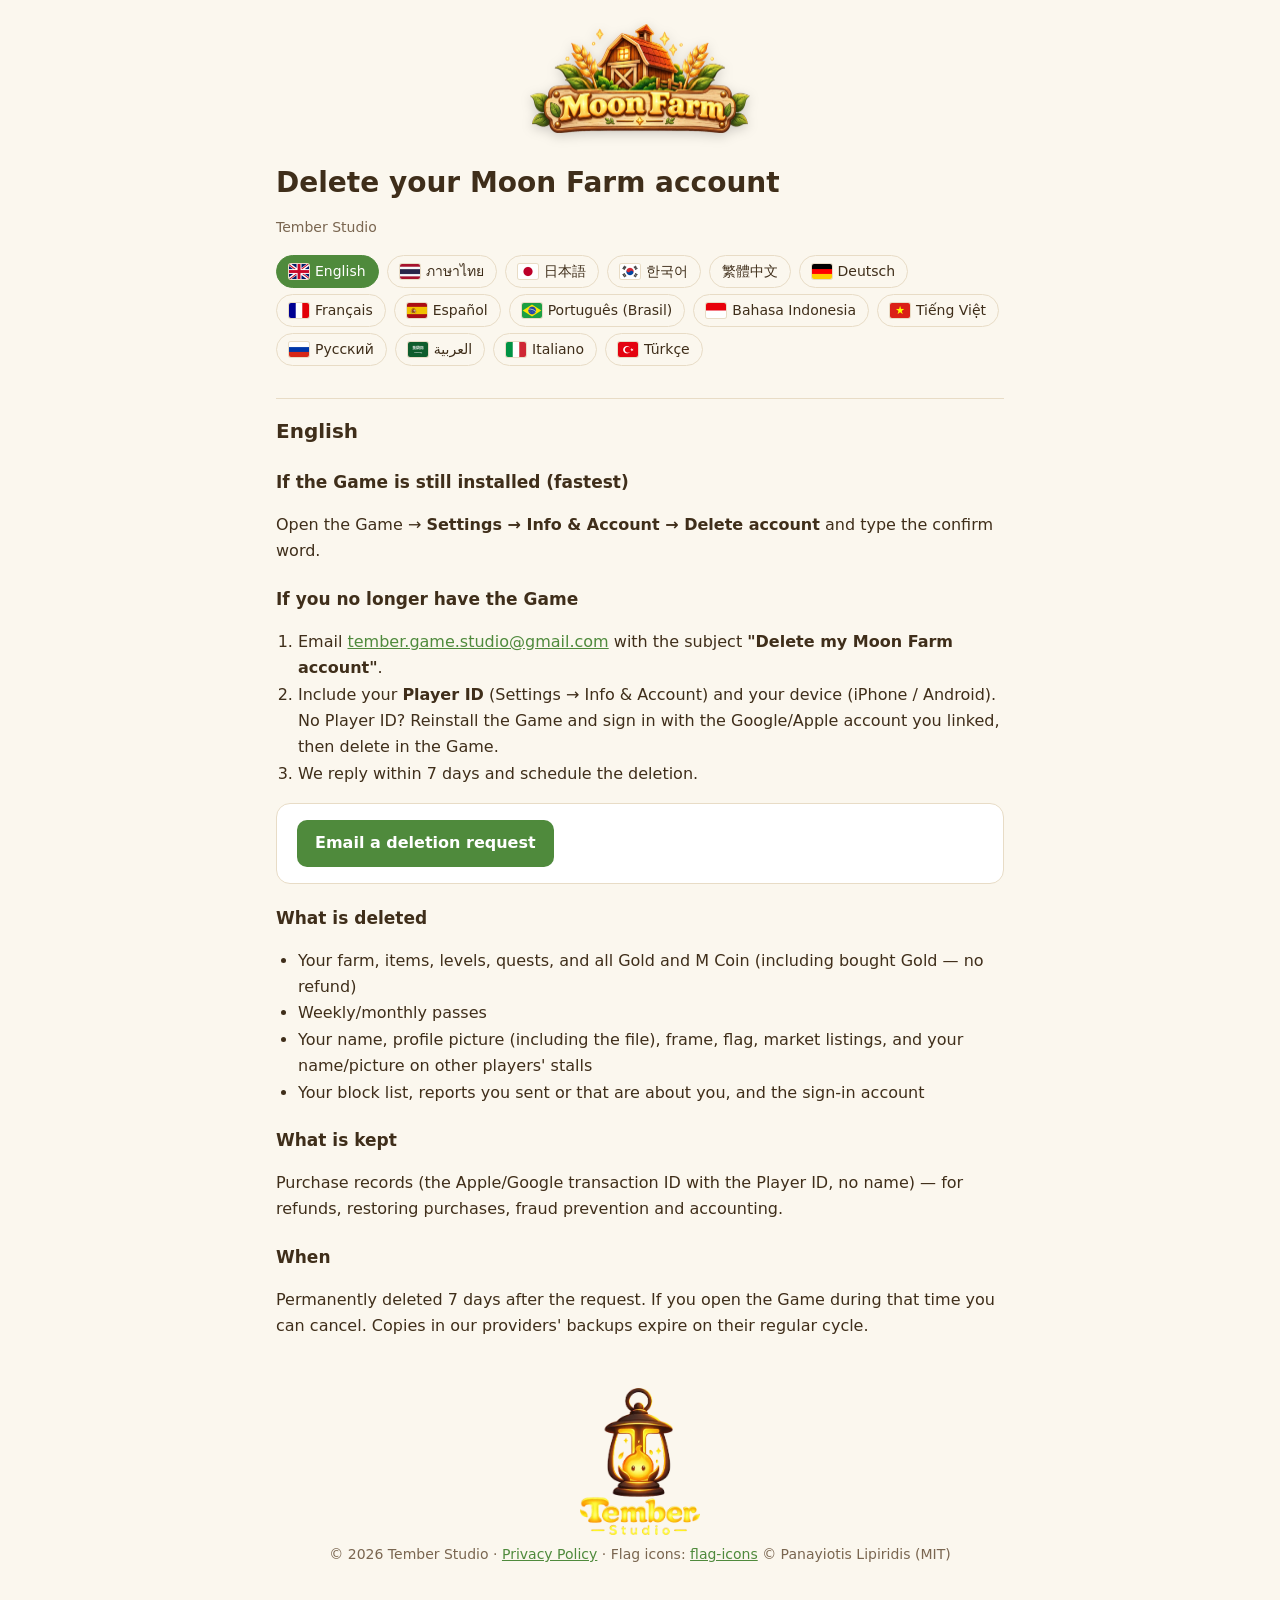
==== commit 20ac8aee: "Website: Tember Studio logo in the footer, cleaner home header Home page drops the 'Tember Studio' l" ====
--- a/delete-account.html
+++ b/delete-account.html
@@ -367,7 +367,8 @@
 </section>
 <!-- /i18n:end -->
 
-<footer>© 2026 Tember Studio · <a href="privacy.html">Privacy Policy</a> · Flag icons: <a href="https://github.com/lipis/flag-icons">flag-icons</a> © Panayiotis Lipiridis (MIT)</footer>
+<footer><img class="studio" src="img/tember.webp" alt="Tember Studio" width="293" height="360">
+<p>© 2026 Tember Studio · <a href="privacy.html">Privacy Policy</a> · Flag icons: <a href="https://github.com/lipis/flag-icons">flag-icons</a> © Panayiotis Lipiridis (MIT)</p></footer>
 <!-- i18n:script -->
 <script>
 (function () {
--- a/style.css
+++ b/style.css
@@ -24,13 +24,13 @@
 table { width: 100%; border-collapse: collapse; font-size: 15px; }
 th, td { text-align: start; vertical-align: top; padding: 8px 6px; border-bottom: 1px solid var(--line); }
 code { background: var(--line); padding: 1px 6px; border-radius: 6px; }
-footer { margin-top: 48px; color: var(--muted); font-size: 14px; }
+footer { margin-top: 48px; color: var(--muted); font-size: 14px; text-align: center; }
+footer img.studio { display: block; width: 120px; height: auto; margin: 0 auto 8px; }
+footer p { margin: 0; }
 
-/* Game loading-screen wallpaper + logo banner (2026-10-07) */
-.hero { display: flex; align-items: center; justify-content: center; min-height: 150px; padding: 16px;
-  background: #7fb6e0 url(img/bg.jpg) center 70% / cover no-repeat; }
+/* Game logo at the top of every page (2026-10-07 · wallpaper dropped, logo only) */
+.hero { display: flex; justify-content: center; padding: 24px 16px 0; }
 .hero a, .hero h1 { display: block; margin: 0; line-height: 0; }
-.hero img { display: block; width: min(240px, 62vw); height: auto; filter: drop-shadow(0 6px 10px rgba(0, 0, 0, .28)); }
-.hero.tall { min-height: 300px; }
-.hero.tall img { width: min(460px, 84vw); }
-@media (max-width: 480px) { .hero { min-height: 120px; } .hero.tall { min-height: 220px; } }
+.hero img { display: block; width: min(220px, 60vw); height: auto; filter: drop-shadow(0 3px 6px rgba(0, 0, 0, .18)); }
+.hero.tall { padding-top: 40px; }
+.hero.tall img { width: min(420px, 84vw); }
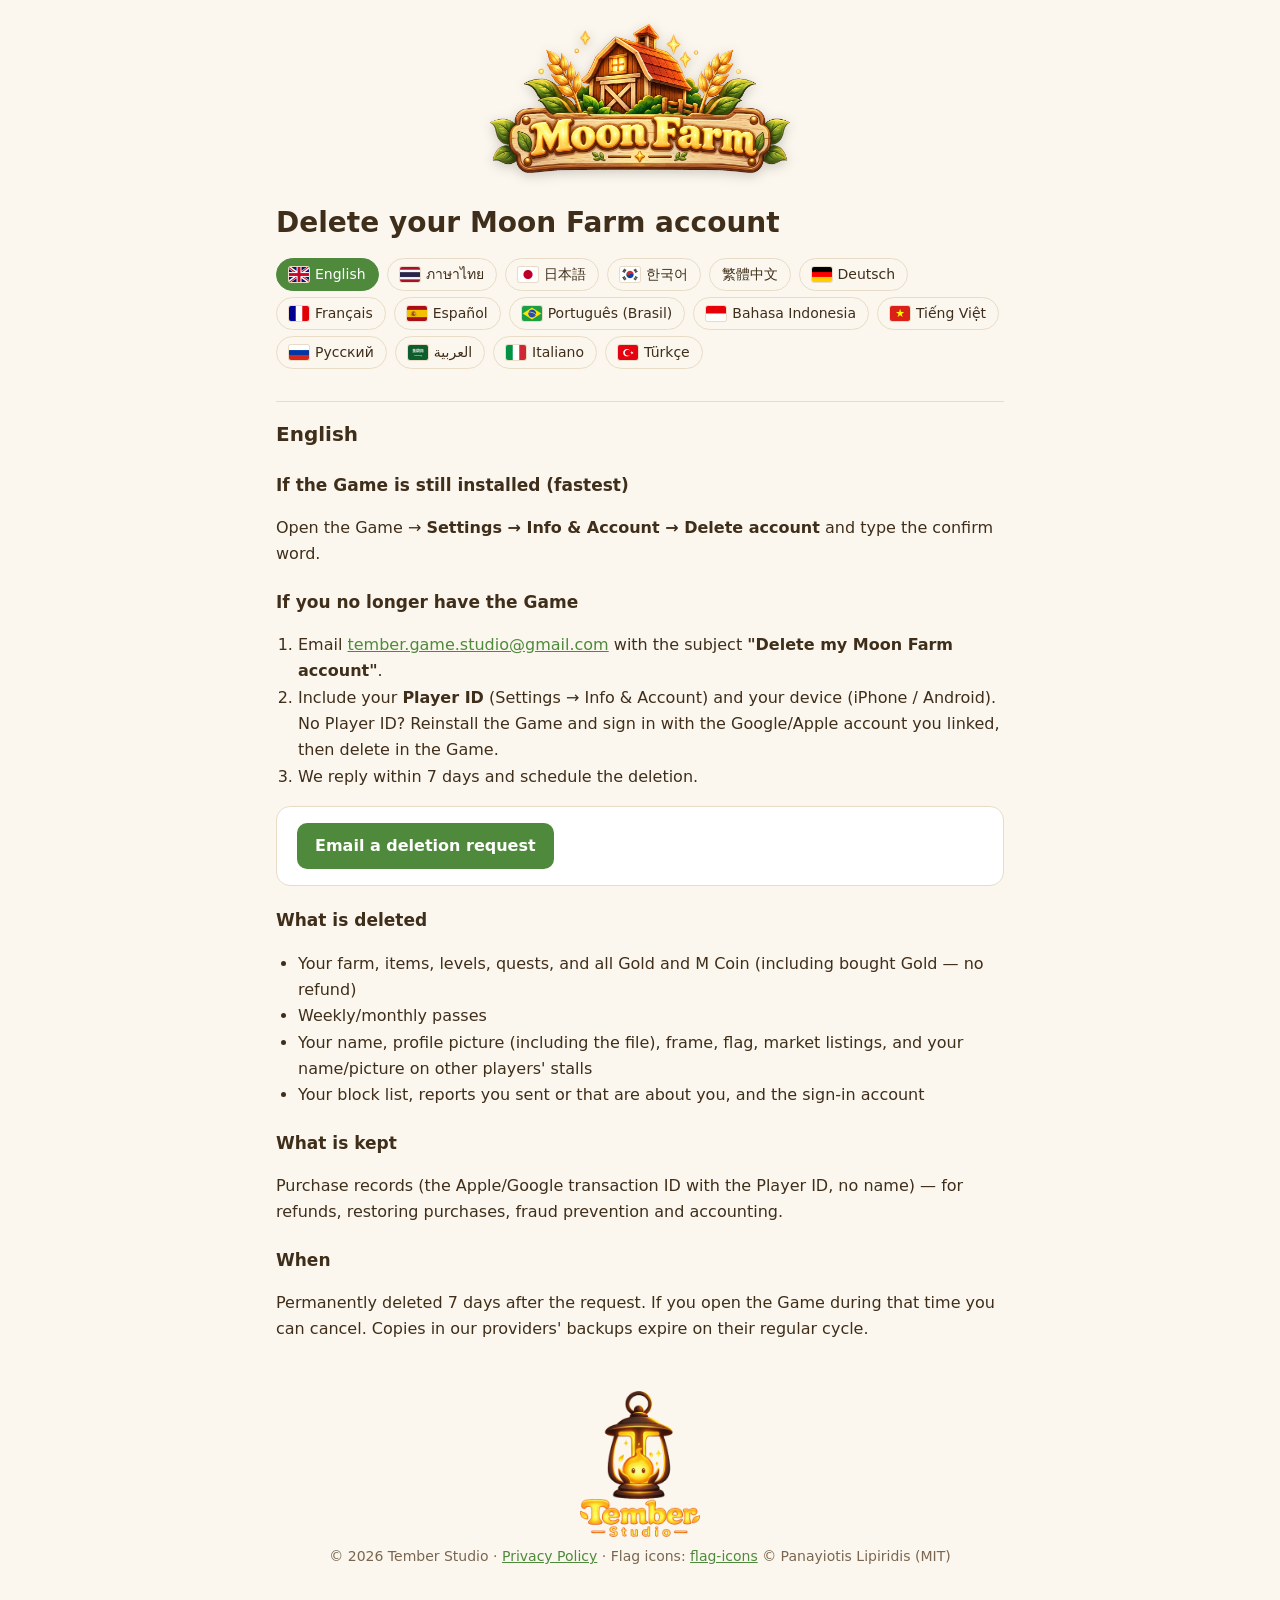
==== commit 1bc9c239: "Website: bigger game logo, new Tember Studio logo, tidy delete page Game logo enlarged (580px home, " ====
--- a/delete-account.html
+++ b/delete-account.html
@@ -6,11 +6,10 @@
 <link rel="stylesheet" href="style.css">
 </head>
 <body>
-<div class="hero"><a href="index.html" aria-label="Moon Farm — home"><img src="img/logo.webp" alt="Moon Farm" width="880" height="437"></a></div>
+<div class="hero"><a href="index.html" aria-label="Moon Farm — home"><img src="img/logo.webp" alt="Moon Farm" width="1100" height="547"></a></div>
 <main>
 <header>
   <h1>Delete your Moon Farm account</h1>
-  <p class="meta">Tember Studio</p>
   <div class="lang" id="langbar"><a href="#en" lang="en"><img src="flags/gb.png" alt="" width="20" height="15">English</a><a href="#th" lang="th"><img src="flags/th.png" alt="" width="20" height="15">ภาษาไทย</a><a href="#ja" lang="ja"><img src="flags/jp.png" alt="" width="20" height="15">日本語</a><a href="#ko" lang="ko"><img src="flags/kr.png" alt="" width="20" height="15">한국어</a><a href="#zh-Hant" lang="zh-Hant">繁體中文</a><a href="#de" lang="de"><img src="flags/de.png" alt="" width="20" height="15">Deutsch</a><a href="#fr" lang="fr"><img src="flags/fr.png" alt="" width="20" height="15">Français</a><a href="#es" lang="es"><img src="flags/es.png" alt="" width="20" height="15">Español</a><a href="#pt-BR" lang="pt-BR"><img src="flags/br.png" alt="" width="20" height="15">Português (Brasil)</a><a href="#id" lang="id"><img src="flags/id.png" alt="" width="20" height="15">Bahasa Indonesia</a><a href="#vi" lang="vi"><img src="flags/vn.png" alt="" width="20" height="15">Tiếng Việt</a><a href="#ru" lang="ru"><img src="flags/ru.png" alt="" width="20" height="15">Русский</a><a href="#ar" lang="ar"><img src="flags/sa.png" alt="" width="20" height="15">العربية</a><a href="#it" lang="it"><img src="flags/it.png" alt="" width="20" height="15">Italiano</a><a href="#tr" lang="tr"><img src="flags/tr.png" alt="" width="20" height="15">Türkçe</a></div>
 </header>
 
--- a/style.css
+++ b/style.css
@@ -31,6 +31,6 @@
 /* Game logo at the top of every page (2026-10-07 · wallpaper dropped, logo only) */
 .hero { display: flex; justify-content: center; padding: 24px 16px 0; }
 .hero a, .hero h1 { display: block; margin: 0; line-height: 0; }
-.hero img { display: block; width: min(220px, 60vw); height: auto; filter: drop-shadow(0 3px 6px rgba(0, 0, 0, .18)); }
+.hero img { display: block; width: min(300px, 80vw); height: auto; filter: drop-shadow(0 3px 6px rgba(0, 0, 0, .18)); }
 .hero.tall { padding-top: 40px; }
-.hero.tall img { width: min(420px, 84vw); }
+.hero.tall img { width: min(580px, 94vw); }
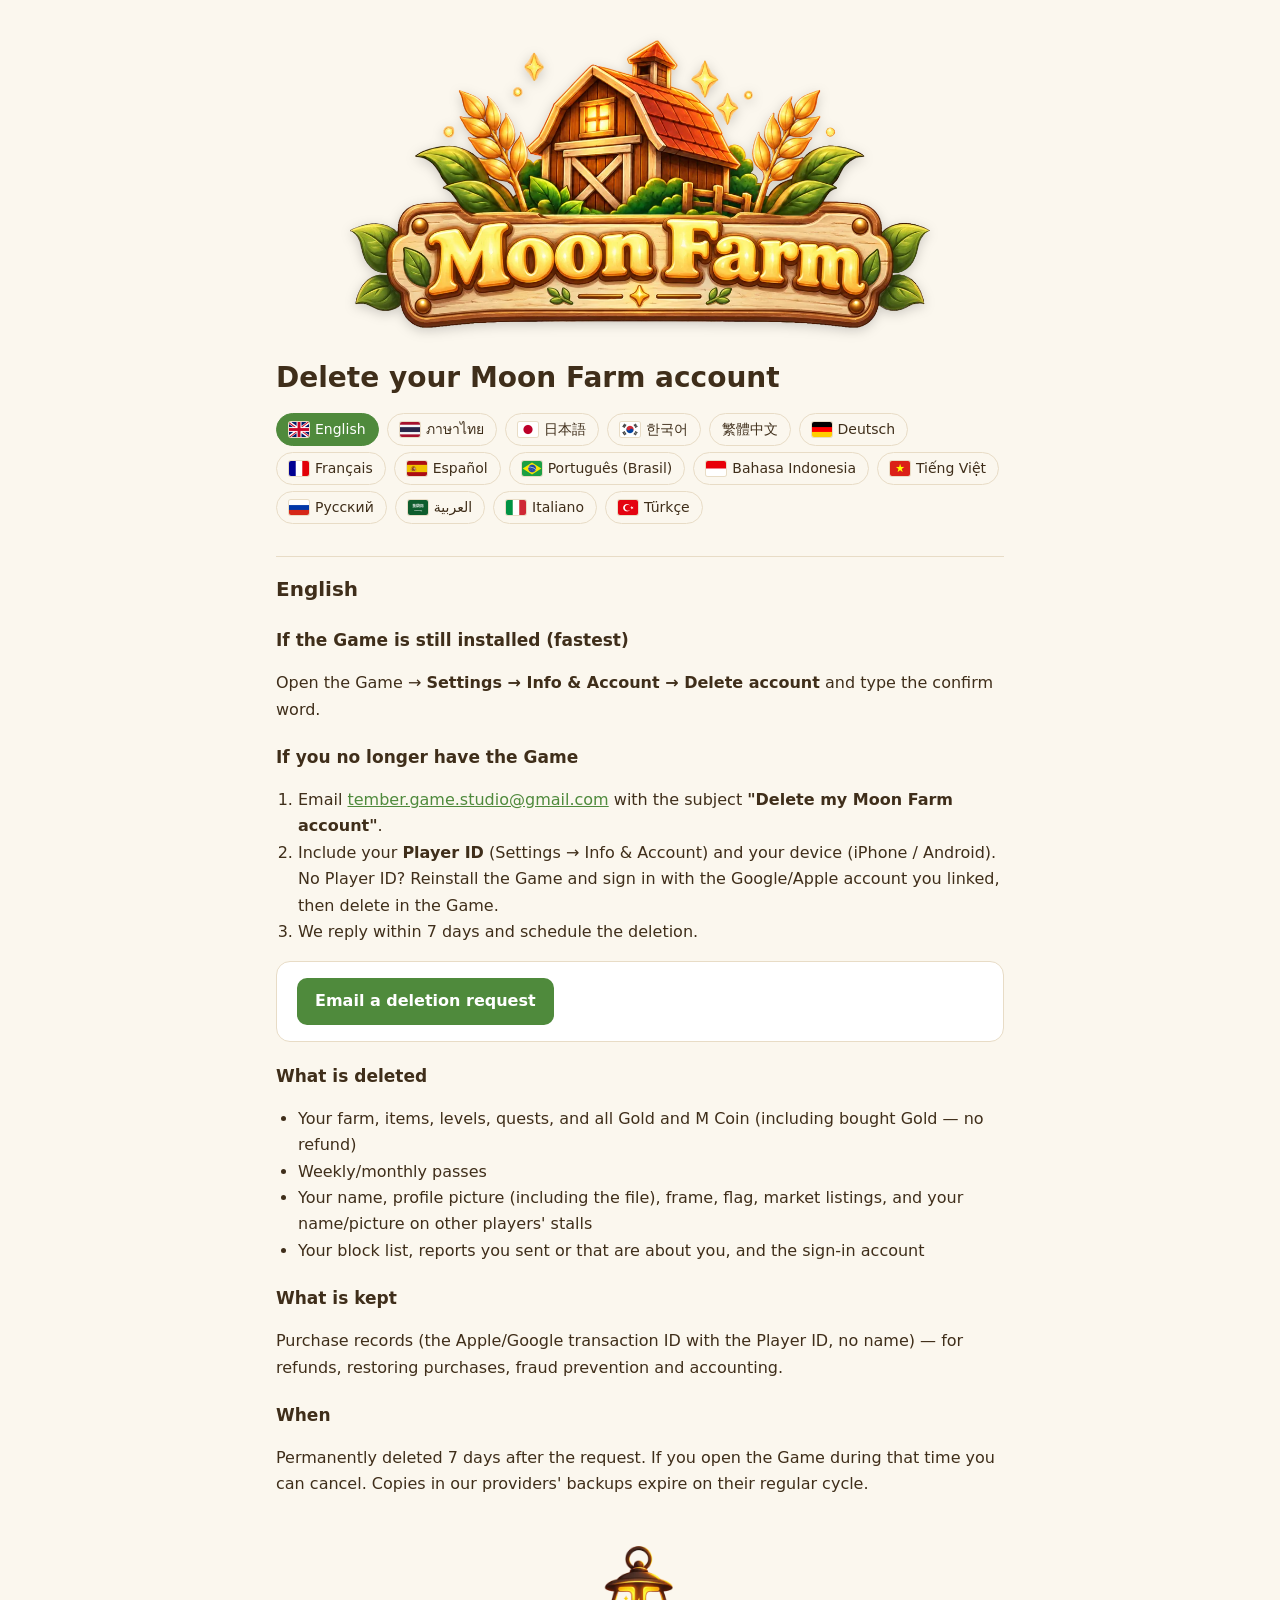
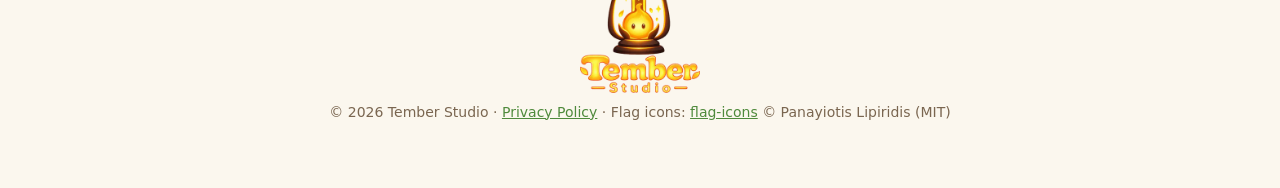
==== commit ff4ba504: "Localized logo per language; privacy update" ====
--- a/delete-account.html
+++ b/delete-account.html
@@ -6,7 +6,7 @@
 <link rel="stylesheet" href="style.css">
 </head>
 <body>
-<div class="hero"><a href="index.html" aria-label="Moon Farm — home"><img src="img/logo.webp" alt="Moon Farm" width="1100" height="547"></a></div>
+<div class="hero"><a href="index.html" aria-label="Moon Farm — home"><img id="herologo" src="img/logo.webp" alt="Moon Farm" width="1100" height="547"></a></div>
 <main>
 <header>
   <h1>Delete your Moon Farm account</h1>
@@ -384,6 +384,8 @@
       if (on) a.setAttribute('aria-current', 'true'); else a.removeAttribute('aria-current');
     });
     var s = document.getElementById(id); document.documentElement.lang = s.getAttribute('lang') || id;
+    var logo = document.getElementById('herologo');
+    if (logo) { var L = { ar: 'ar', ja: 'ja', ko: 'ko', ru: 'ru', th: 'th', 'zh-Hant': 'zh' }[id]; logo.src = L ? 'img/logo-' + L + '.webp' : 'img/logo.webp'; }
   }
   bar.addEventListener('click', function (e) {
     var a = e.target.closest('a'); if (!a) return; e.preventDefault();
--- a/style.css
+++ b/style.css
@@ -28,9 +28,7 @@
 footer img.studio { display: block; width: 120px; height: auto; margin: 0 auto 8px; }
 footer p { margin: 0; }
 
-/* Game logo at the top of every page (2026-10-07 · wallpaper dropped, logo only) */
-.hero { display: flex; justify-content: center; padding: 24px 16px 0; }
+/* Game logo at the top of every page — same size on every page (2026-10-07) */
+.hero { display: flex; justify-content: center; padding: 40px 16px 0; }
 .hero a, .hero h1 { display: block; margin: 0; line-height: 0; }
-.hero img { display: block; width: min(300px, 80vw); height: auto; filter: drop-shadow(0 3px 6px rgba(0, 0, 0, .18)); }
-.hero.tall { padding-top: 40px; }
-.hero.tall img { width: min(580px, 94vw); }
+.hero img { display: block; width: min(580px, 94vw); height: auto; filter: drop-shadow(0 3px 6px rgba(0, 0, 0, .18)); }
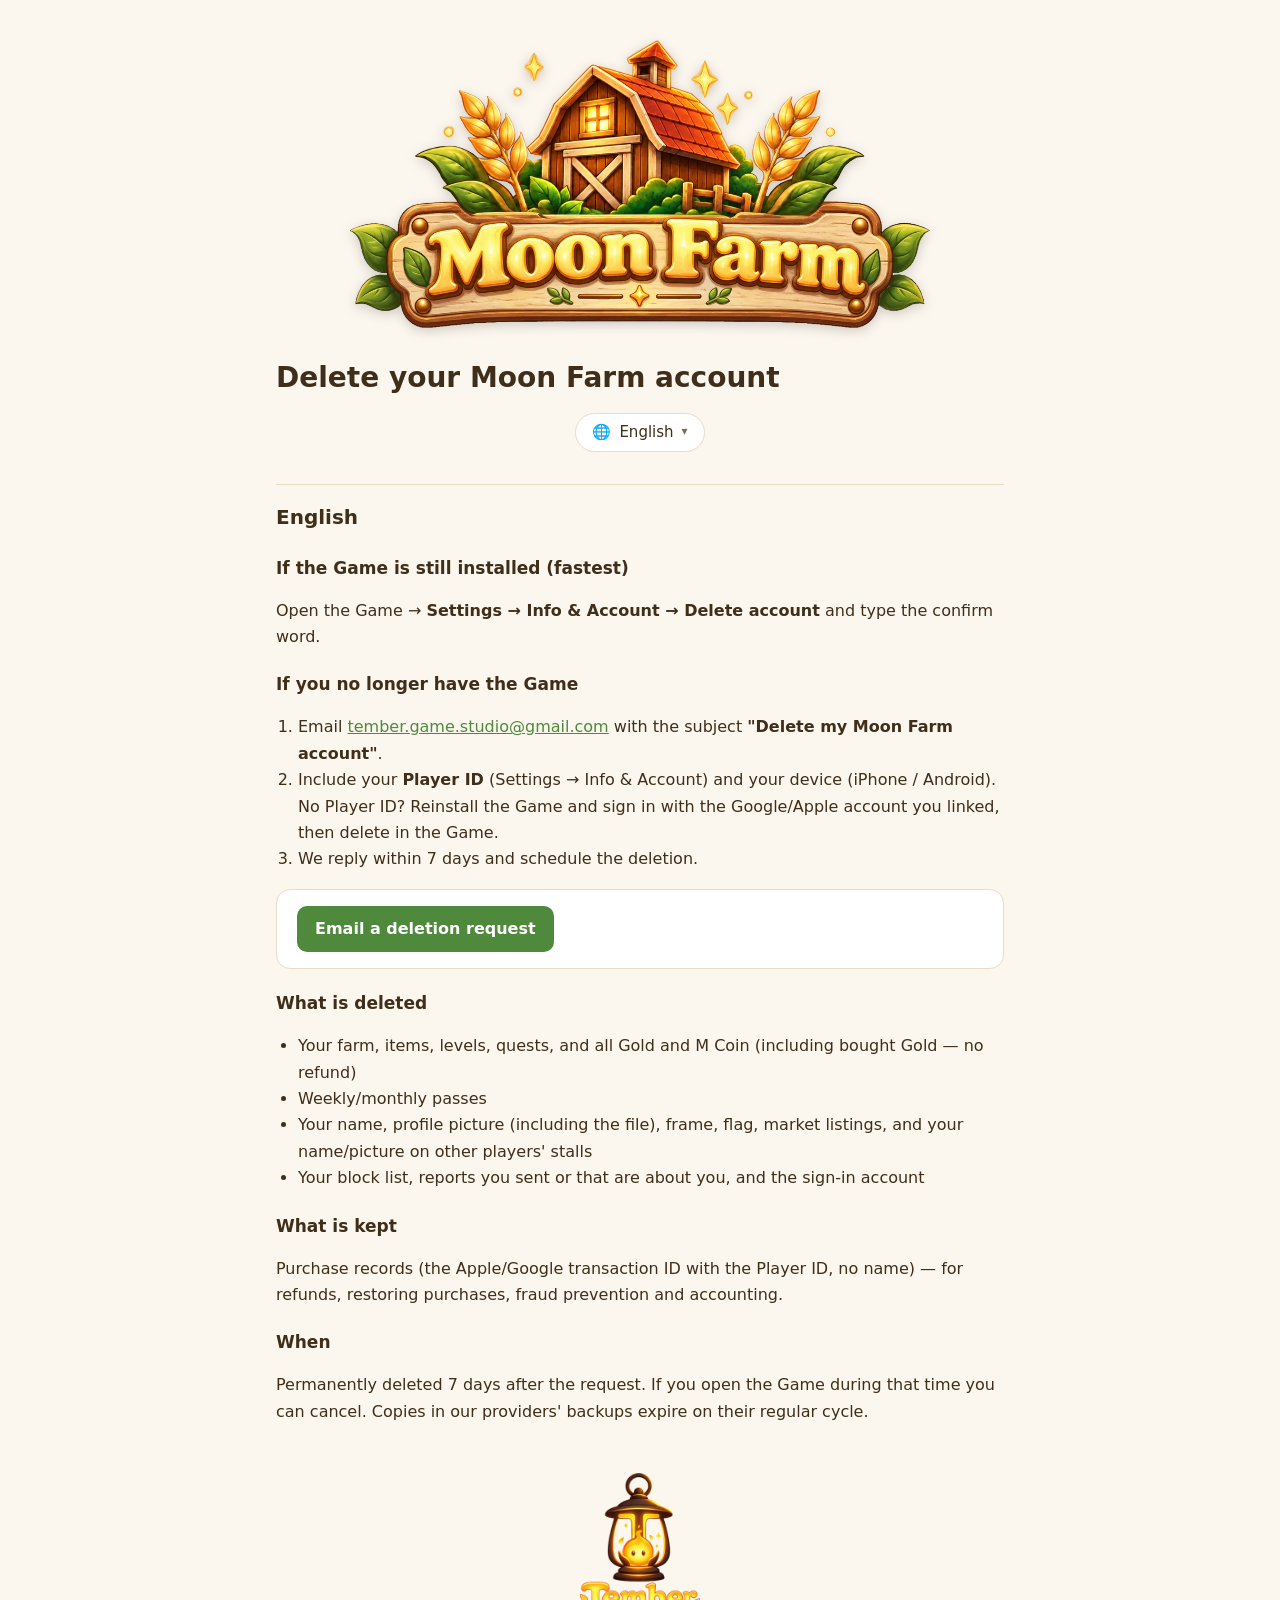
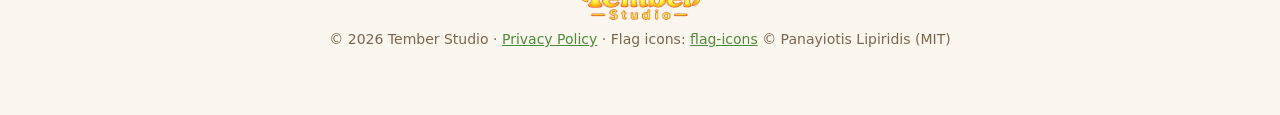
==== commit 70834cbe: "แก้" ====
--- a/delete-account.html
+++ b/delete-account.html
@@ -10,7 +10,7 @@
 <main>
 <header>
   <h1>Delete your Moon Farm account</h1>
-  <div class="lang" id="langbar"><a href="#en" lang="en"><img src="flags/gb.png" alt="" width="20" height="15">English</a><a href="#th" lang="th"><img src="flags/th.png" alt="" width="20" height="15">ภาษาไทย</a><a href="#ja" lang="ja"><img src="flags/jp.png" alt="" width="20" height="15">日本語</a><a href="#ko" lang="ko"><img src="flags/kr.png" alt="" width="20" height="15">한국어</a><a href="#zh-Hant" lang="zh-Hant">繁體中文</a><a href="#de" lang="de"><img src="flags/de.png" alt="" width="20" height="15">Deutsch</a><a href="#fr" lang="fr"><img src="flags/fr.png" alt="" width="20" height="15">Français</a><a href="#es" lang="es"><img src="flags/es.png" alt="" width="20" height="15">Español</a><a href="#pt-BR" lang="pt-BR"><img src="flags/br.png" alt="" width="20" height="15">Português (Brasil)</a><a href="#id" lang="id"><img src="flags/id.png" alt="" width="20" height="15">Bahasa Indonesia</a><a href="#vi" lang="vi"><img src="flags/vn.png" alt="" width="20" height="15">Tiếng Việt</a><a href="#ru" lang="ru"><img src="flags/ru.png" alt="" width="20" height="15">Русский</a><a href="#ar" lang="ar"><img src="flags/sa.png" alt="" width="20" height="15">العربية</a><a href="#it" lang="it"><img src="flags/it.png" alt="" width="20" height="15">Italiano</a><a href="#tr" lang="tr"><img src="flags/tr.png" alt="" width="20" height="15">Türkçe</a></div>
+  <div class="langmenu" id="langmenu"><button type="button" id="langbtn" aria-haspopup="true" aria-expanded="false" aria-label="Language"><span class="globe" aria-hidden="true">🌐</span><span id="langcur">English</span><span class="caret" aria-hidden="true">▾</span></button><div class="lang" id="langbar"><a href="#en" lang="en"><img src="flags/gb.png" alt="" width="20" height="15">English</a><a href="#th" lang="th"><img src="flags/th.png" alt="" width="20" height="15">ภาษาไทย</a><a href="#ja" lang="ja"><img src="flags/jp.png" alt="" width="20" height="15">日本語</a><a href="#ko" lang="ko"><img src="flags/kr.png" alt="" width="20" height="15">한국어</a><a href="#zh-Hant" lang="zh-Hant"><span class="flagtxt" aria-hidden="true">繁</span>繁體中文</a><a href="#de" lang="de"><img src="flags/de.png" alt="" width="20" height="15">Deutsch</a><a href="#fr" lang="fr"><img src="flags/fr.png" alt="" width="20" height="15">Français</a><a href="#es" lang="es"><img src="flags/es.png" alt="" width="20" height="15">Español</a><a href="#pt-BR" lang="pt-BR"><img src="flags/br.png" alt="" width="20" height="15">Português (Brasil)</a><a href="#id" lang="id"><img src="flags/id.png" alt="" width="20" height="15">Bahasa Indonesia</a><a href="#vi" lang="vi"><img src="flags/vn.png" alt="" width="20" height="15">Tiếng Việt</a><a href="#ru" lang="ru"><img src="flags/ru.png" alt="" width="20" height="15">Русский</a><a href="#ar" lang="ar"><img src="flags/sa.png" alt="" width="20" height="15">العربية</a><a href="#it" lang="it"><img src="flags/it.png" alt="" width="20" height="15">Italiano</a><a href="#tr" lang="tr"><img src="flags/tr.png" alt="" width="20" height="15">Türkçe</a></div></div>
 </header>
 
 <section id="en">
@@ -372,6 +372,14 @@
 <script>
 (function () {
   var bar = document.getElementById('langbar'); if (!bar) return;
+  var menu = document.getElementById('langmenu'), btn = document.getElementById('langbtn'), cur0 = document.getElementById('langcur');
+  function setMenu(open) { if (!menu) return; menu.classList.toggle('open', open); btn.setAttribute('aria-expanded', open ? 'true' : 'false'); }
+  if (menu) {
+    menu.classList.add('js');
+    btn.addEventListener('click', function (e) { e.stopPropagation(); setMenu(!menu.classList.contains('open')); });
+    document.addEventListener('click', function (e) { if (!menu.contains(e.target)) setMenu(false); });
+    document.addEventListener('keydown', function (e) { if (e.key === 'Escape' && menu.classList.contains('open')) { setMenu(false); btn.focus(); } });
+  }
   var secs = [].slice.call(document.querySelectorAll('main > section[id]'));
   var ids = secs.map(function (s) { return s.id; });
   function pick() {
@@ -381,6 +389,7 @@
     secs.forEach(function (s) { s.hidden = s.id !== id; });
     [].forEach.call(bar.querySelectorAll('a'), function (a) {
       var on = a.getAttribute('href') === '#' + id; a.classList.toggle('on', on);
+      if (on && cur0) cur0.textContent = a.textContent;
       if (on) a.setAttribute('aria-current', 'true'); else a.removeAttribute('aria-current');
     });
     var s = document.getElementById(id); document.documentElement.lang = s.getAttribute('lang') || id;
@@ -389,7 +398,7 @@
   }
   bar.addEventListener('click', function (e) {
     var a = e.target.closest('a'); if (!a) return; e.preventDefault();
-    var id = a.getAttribute('href').slice(1); show(id);
+    var id = a.getAttribute('href').slice(1); show(id); setMenu(false);
     try { history.replaceState(null, '', '#' + id); } catch (x) { location.hash = id; }
   });
   window.addEventListener('hashchange', function () { var h = decodeURIComponent(location.hash.slice(1)); if (ids.indexOf(h) > -1) show(h); });
--- a/style.css
+++ b/style.css
@@ -32,3 +32,57 @@
 .hero { display: flex; justify-content: center; padding: 40px 16px 0; }
 .hero a, .hero h1 { display: block; margin: 0; line-height: 0; }
 .hero img { display: block; width: min(580px, 94vw); height: auto; filter: drop-shadow(0 3px 6px rgba(0, 0, 0, .18)); }
+
+/* Home page (2026-11-23): banner + store badges + feature cards */
+body.home main { max-width: 880px; }
+body.home .hero { padding: 16px 16px 0; }
+body.home .hero img { width: min(1100px, 100%); height: auto; border-radius: 20px; filter: none; box-shadow: 0 6px 24px rgba(0, 0, 0, .18); }
+body.home header { margin-bottom: 8px; }
+body.home .lang { justify-content: center; }
+.tagline { font-size: clamp(20px, 4.6vw, 27px); font-weight: 700; line-height: 1.4; text-align: center; margin: 22px auto 6px; max-width: 640px; }
+.cta { display: flex; flex-wrap: wrap; justify-content: center; align-items: center; gap: 14px 18px; margin: 16px 0 8px; }
+.badge { display: inline-block; line-height: 0; border-radius: 10px; transition: transform .15s; }
+.badge:hover { transform: translateY(-2px); }
+.badge:focus-visible { outline: 3px solid var(--accent); outline-offset: 3px; }
+.badge img { display: block; height: 48px; width: auto; }
+.platforms { text-align: center; color: var(--fg); opacity: .88; font-size: 16px; font-weight: 500; margin: 8px 0 0; }
+.lead { text-align: center; color: var(--muted); max-width: 640px; margin: 22px auto 0; }
+.features { display: grid; grid-template-columns: repeat(auto-fit, minmax(300px, 1fr)); gap: 14px; margin: 26px 0 14px; }
+.feat, .calm-item { display: flex; align-items: center; gap: 16px; background: var(--card); border: 1px solid var(--line); border-radius: 16px; padding: 14px 18px; }
+.feat img { flex: none; width: 84px; height: 84px; object-fit: contain; }
+.feat h3, .calm-item h3 { margin: 0 0 4px; font-size: 17px; }
+.feat p, .calm-item p { margin: 0; color: var(--muted); font-size: 15px; line-height: 1.55; }
+.calm { display: grid; grid-template-columns: repeat(auto-fit, minmax(300px, 1fr)); gap: 14px; margin: 0 0 22px; }
+.calm-item .emo { flex: none; font-size: 38px; line-height: 1; width: 84px; text-align: center; }
+.free { text-align: center; color: var(--muted); font-size: 15px; margin: 18px 0 4px; }
+body.home .links.legal { display: flex; flex-wrap: wrap; justify-content: center; gap: 6px 20px; margin: 30px 0 0; }
+body.home .links.legal a { display: inline; padding: 0; margin: 0; background: none; border: 0; border-radius: 0; font-weight: 400; font-size: 14px; color: var(--muted); text-decoration: underline; }
+.toast { position: fixed; left: 50%; bottom: 28px; transform: translateX(-50%); z-index: 10; background: var(--fg); color: var(--bg); padding: 10px 20px; border-radius: 999px; font-size: 15px; font-weight: 600; box-shadow: 0 6px 20px rgba(0, 0, 0, .25); max-width: calc(100vw - 32px); text-align: center; }
+.toast[hidden] { display: none; }
+
+/* Looping screenshot slideshow (2026-11-23) */
+.shots { margin: 24px 0 0; }
+.shots-stage { position: relative; aspect-ratio: 16 / 9; border-radius: 18px; overflow: hidden; background: var(--line); box-shadow: 0 6px 24px rgba(0, 0, 0, .18); }
+.shot { position: absolute; inset: 0; width: 100%; height: 100%; object-fit: cover; opacity: 0; z-index: 0; transition: opacity .9s ease; }
+.shot.prev { opacity: 1; z-index: 1; transition: none; }
+.shot.on { opacity: 1; z-index: 2; }
+.shots-dots { display: flex; justify-content: center; gap: 2px; margin-top: 6px; }
+.shots-dots button { position: relative; width: 26px; height: 26px; padding: 0; border: 0; background: none; cursor: pointer; }
+.shots-dots button::before { content: ""; position: absolute; inset: 8px; border-radius: 50%; background: var(--line); transition: background .2s, transform .2s; }
+.shots-dots button.on::before { background: var(--accent); transform: scale(1.25); }
+.shots-dots button:focus-visible { outline: 3px solid var(--accent); outline-offset: 0; border-radius: 50%; }
+@media (prefers-reduced-motion: reduce) { .shot { transition: none; } .badge { transition: none; } }
+
+/* language menu (home page): one button, list opens below it */
+.langmenu { position: relative; display: flex; flex-direction: column; align-items: center; margin: 16px 0 8px; }
+.langmenu .lang { margin: 0; }
+.langmenu #langbtn { display: inline-flex; align-items: center; gap: 8px; padding: 6px 16px; font: inherit; font-size: 15px; color: var(--fg); background: var(--card); border: 1px solid var(--line); border-radius: 999px; cursor: pointer; }
+.langmenu #langbtn:hover, .langmenu #langbtn:focus-visible { border-color: var(--accent); }
+.langmenu .caret { font-size: 12px; opacity: .7; transition: transform .15s; }
+.langmenu.open .caret { transform: rotate(180deg); }
+.langmenu.js .lang { display: none; }
+.langmenu.js.open .lang { display: grid; grid-template-columns: repeat(3, 1fr); gap: 6px; position: absolute; top: calc(100% + 8px); left: 50%; transform: translateX(-50%); z-index: 20; width: min(560px, calc(100vw - 32px)); padding: 10px; background: var(--card); border: 1px solid var(--line); border-radius: 16px; box-shadow: 0 12px 32px rgba(0,0,0,.35); }
+.langmenu .lang a { border-radius: 10px; padding: 8px 10px; }
+.flagtxt { display: inline-flex; align-items: center; justify-content: center; width: 20px; height: 15px; border-radius: 2px; font-size: 11px; line-height: 1; background: var(--line); color: var(--fg); }
+@media (max-width: 520px) { .langmenu.js.open .lang { grid-template-columns: repeat(2, 1fr); } }
+.tm { text-align: center; color: var(--muted); font-size: 12px; line-height: 1.5; max-width: 640px; margin: 18px auto 0; }
